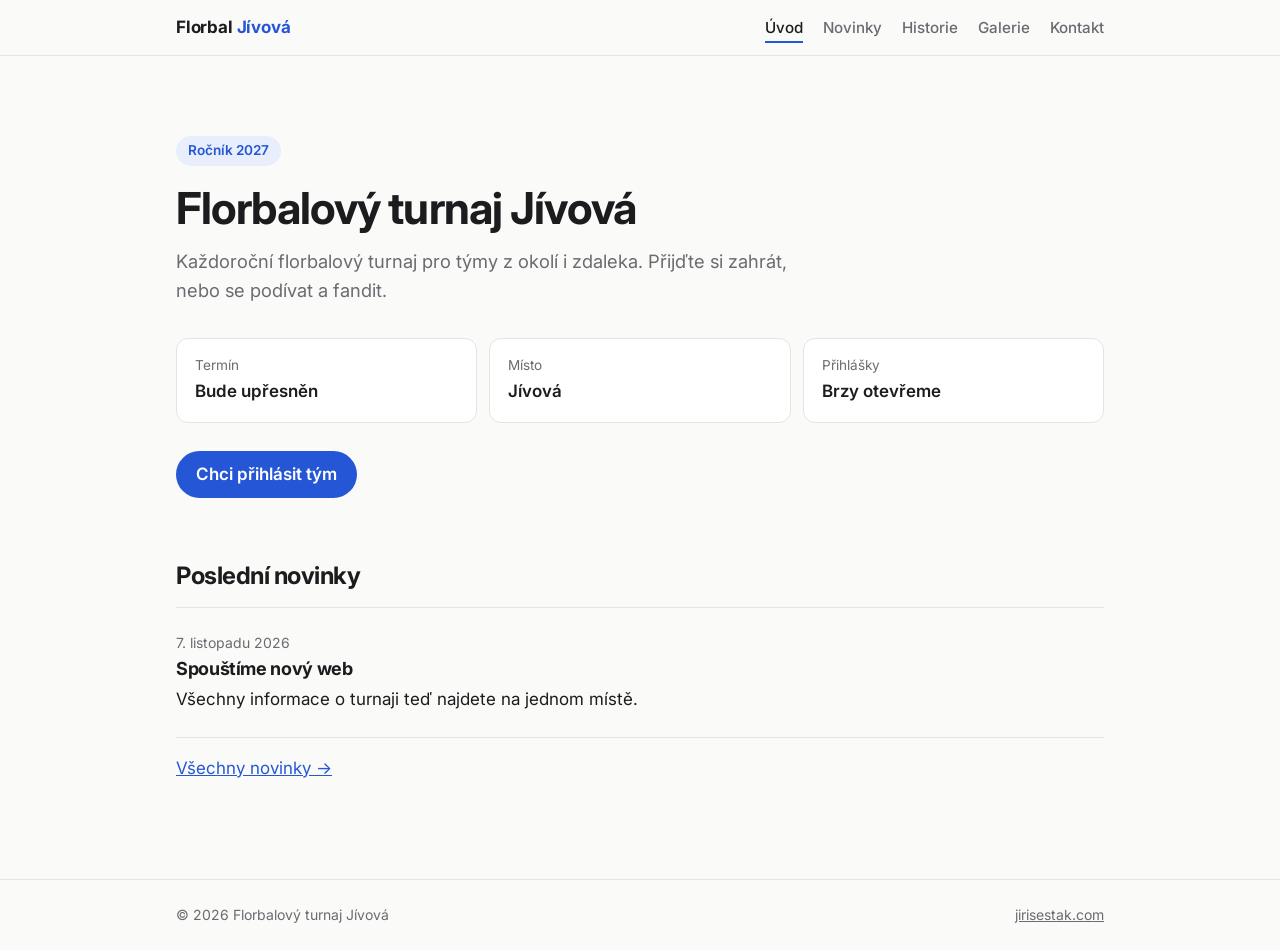
==== index.html @ 47eda2a6 "Initial website Co-Authored-By: Claude Opus 5.5 <noreply@anthropic.com>" ====
<!doctype html>
<html lang="cs">
<head>
  <meta charset="utf-8">
  <meta name="viewport" content="width=device-width, initial-scale=1">
  <title>Florbalový turnaj Jívová</title>
  <meta name="description" content="Každoroční florbalový turnaj v Jívové. Novinky, historie, fotogalerie a kontakt.">
  <link rel="preconnect" href="https://fonts.googleapis.com">
  <link rel="preconnect" href="https://fonts.gstatic.com" crossorigin>
  <link href="https://fonts.googleapis.com/css2?family=Inter:wght@400;500;600;700&display=swap" rel="stylesheet">
  <link rel="stylesheet" href="css/style.css">
</head>
<body>
  <header class="site-header">
    <div class="wrap">
      <a class="logo" href="index.html">Florbal <span>Jívová</span></a>
      <ul class="nav">
        <li><a href="index.html" aria-current="page">Úvod</a></li>
        <li><a href="novinky.html">Novinky</a></li>
        <li><a href="historie.html">Historie</a></li>
        <li><a href="galerie.html">Galerie</a></li>
        <li><a href="kontakt.html">Kontakt</a></li>
      </ul>
    </div>
  </header>

  <main>
    <div class="wrap">
      <section class="hero">
        <!-- DOPLNIT: číslo ročníku, termín a místo -->
        <span class="badge">Ročník 2027</span>
        <h1>Florbalový turnaj Jívová</h1>
        <p class="lead">Každoroční florbalový turnaj pro týmy z okolí i zdaleka. Přijďte si zahrát, nebo se podívat a fandit.</p>

        <dl class="facts">
          <div class="fact"><dt>Termín</dt><dd>Bude upřesněn</dd></div>
          <div class="fact"><dt>Místo</dt><dd>Jívová</dd></div>
          <div class="fact"><dt>Přihlášky</dt><dd>Brzy otevřeme</dd></div>
        </dl>

        <a class="btn" href="kontakt.html">Chci přihlásit tým</a>
      </section>

      <h2>Poslední novinky</h2>
      <ul class="news">
        <li>
          <time datetime="2026-11-07">7. listopadu 2026</time>
          <h3>Spouštíme nový web</h3>
          <p>Všechny informace o turnaji teď najdete na jednom místě.</p>
        </li>
      </ul>
      <p><a href="novinky.html">Všechny novinky →</a></p>
    </div>
  </main>

  <footer class="site-footer">
    <div class="wrap">
      <span>© 2026 Florbalový turnaj Jívová</span>
      <a href="https://www.jirisestak.com">jirisestak.com</a>
    </div>
  </footer>
</body>
</html>
---- css/style.css ----
/* Florbalový turnaj Jívová – sdílené styly */

:root {
  --bg: #fafaf9;
  --surface: #ffffff;
  --text: #1c1c1e;
  --muted: #6b6b70;
  --line: #e4e4e2;
  --accent: #2456d6;
  --accent-soft: #e8eefc;
  --radius: 12px;
  --max: 960px;
}

@media (prefers-color-scheme: dark) {
  :root {
    --bg: #141416;
    --surface: #1c1c1f;
    --text: #ececef;
    --muted: #9a9aa2;
    --line: #2a2a2e;
    --accent: #7aa2ff;
    --accent-soft: #1f2a44;
  }
}

* { box-sizing: border-box; }
html, body { margin: 0; }

body {
  background: var(--bg);
  color: var(--text);
  font-family: "Inter", system-ui, -apple-system, "Segoe UI", sans-serif;
  line-height: 1.6;
  font-size: 17px;
}

img { max-width: 100%; display: block; }
a { color: var(--accent); }

.wrap {
  max-width: var(--max);
  margin: 0 auto;
  padding: 0 16px;
}

/* ---------- Hlavička a navigace ---------- */

.site-header {
  border-bottom: 1px solid var(--line);
  background: var(--bg);
  position: sticky;
  top: 0;
  z-index: 10;
}

.site-header .wrap {
  display: flex;
  flex-wrap: wrap;
  align-items: center;
  justify-content: space-between;
  gap: 8px 24px;
  padding-top: 14px;
  padding-bottom: 14px;
}

.logo {
  font-weight: 700;
  color: var(--text);
  text-decoration: none;
  letter-spacing: -0.01em;
}
.logo span { color: var(--accent); }

.nav {
  display: flex;
  flex-wrap: wrap;
  gap: 4px 20px;
  margin: 0;
  padding: 0;
  list-style: none;
}

.nav a {
  color: var(--muted);
  text-decoration: none;
  font-size: 0.95rem;
  font-weight: 500;
  padding: 4px 0;
  border-bottom: 2px solid transparent;
}
.nav a:hover { color: var(--text); }
.nav a[aria-current="page"] {
  color: var(--text);
  border-bottom-color: var(--accent);
}

/* ---------- Obsah ---------- */

main { padding: 56px 0 80px; }

h1, h2, h3 { line-height: 1.2; letter-spacing: -0.02em; }
h1 { font-size: clamp(2rem, 5vw, 2.75rem); margin: 0 0 12px; }
h2 { font-size: 1.5rem; margin: 48px 0 16px; }
h3 { font-size: 1.125rem; margin: 0 0 6px; }

.lead { color: var(--muted); font-size: 1.15rem; margin: 0 0 32px; max-width: 640px; }

/* Úvodní blok */
.hero { padding: 24px 0 16px; }
.hero .badge {
  display: inline-block;
  background: var(--accent-soft);
  color: var(--accent);
  font-size: 0.85rem;
  font-weight: 600;
  padding: 4px 12px;
  border-radius: 999px;
  margin-bottom: 16px;
}

.facts {
  display: grid;
  grid-template-columns: repeat(auto-fit, minmax(180px, 1fr));
  gap: 12px;
  margin: 32px 0 0;
}
.fact {
  background: var(--surface);
  border: 1px solid var(--line);
  border-radius: var(--radius);
  padding: 16px 18px;
}
.fact dt { color: var(--muted); font-size: 0.85rem; }
.fact dd { margin: 2px 0 0; font-weight: 600; }

.btn {
  display: inline-block;
  background: var(--accent);
  color: #fff;
  text-decoration: none;
  font-weight: 600;
  padding: 10px 20px;
  border-radius: 999px;
  margin-top: 28px;
}
@media (prefers-color-scheme: dark) { .btn { color: #0b1020; } }
.btn:hover { opacity: 0.9; }

/* Novinky */
.news { list-style: none; padding: 0; margin: 0; border-top: 1px solid var(--line); }
.news li { padding: 24px 0; border-bottom: 1px solid var(--line); }
.news time { color: var(--muted); font-size: 0.875rem; display: block; margin-bottom: 4px; }
.news p { margin: 6px 0 0; }

/* Historie – časová osa */
.timeline { list-style: none; padding: 0; margin: 0; }
.timeline li {
  display: grid;
  grid-template-columns: 72px 1fr;
  gap: 16px;
  padding: 20px 0;
  border-bottom: 1px solid var(--line);
}
.timeline .year { font-weight: 700; color: var(--accent); font-size: 1.125rem; }
.timeline p { margin: 4px 0 0; color: var(--muted); }

table.results {
  width: 100%;
  border-collapse: collapse;
  font-size: 0.95rem;
}
.table-scroll { overflow-x: auto; }
table.results th, table.results td {
  text-align: left;
  padding: 10px 12px;
  border-bottom: 1px solid var(--line);
  white-space: nowrap;
}
table.results th { color: var(--muted); font-weight: 500; }

/* Galerie */
.album { margin-bottom: 48px; }
.album h2 { margin-top: 0; }
.gallery {
  display: grid;
  grid-template-columns: repeat(auto-fill, minmax(150px, 1fr));
  gap: 8px;
}
.gallery a, .gallery .placeholder {
  aspect-ratio: 4 / 3;
  border-radius: 8px;
  overflow: hidden;
  background: var(--accent-soft);
}
.gallery img { width: 100%; height: 100%; object-fit: cover; transition: transform .2s; }
.gallery a:hover img { transform: scale(1.03); }
.gallery .placeholder {
  display: flex;
  align-items: center;
  justify-content: center;
  color: var(--muted);
  font-size: 0.85rem;
}

/* Lightbox */
.lightbox {
  position: fixed;
  inset: 0;
  background: rgba(0, 0, 0, 0.9);
  display: none;
  align-items: center;
  justify-content: center;
  padding: 16px;
  z-index: 100;
}
.lightbox.open { display: flex; }
.lightbox img { max-height: 90vh; border-radius: 6px; }
.lightbox button {
  position: absolute;
  background: none;
  border: 0;
  color: #fff;
  font-size: 2rem;
  cursor: pointer;
  padding: 12px 16px;
}
.lightbox .close { top: 8px; right: 8px; }
.lightbox .prev { left: 4px; top: 50%; transform: translateY(-50%); }
.lightbox .next { right: 4px; top: 50%; transform: translateY(-50%); }

/* Kontakt */
.contact-grid {
  display: grid;
  grid-template-columns: repeat(auto-fit, minmax(240px, 1fr));
  gap: 12px;
}
.card {
  background: var(--surface);
  border: 1px solid var(--line);
  border-radius: var(--radius);
  padding: 20px;
}
.card p { margin: 4px 0 0; color: var(--muted); }
.card a { font-weight: 500; }

.map {
  margin-top: 32px;
  border: 1px solid var(--line);
  border-radius: var(--radius);
  overflow: hidden;
}
.map iframe { width: 100%; height: 320px; border: 0; display: block; }

/* ---------- Patička ---------- */

.site-footer {
  border-top: 1px solid var(--line);
  color: var(--muted);
  font-size: 0.875rem;
  padding: 24px 0;
}
.site-footer .wrap {
  display: flex;
  flex-wrap: wrap;
  justify-content: space-between;
  gap: 8px;
}
.site-footer a { color: var(--muted); }
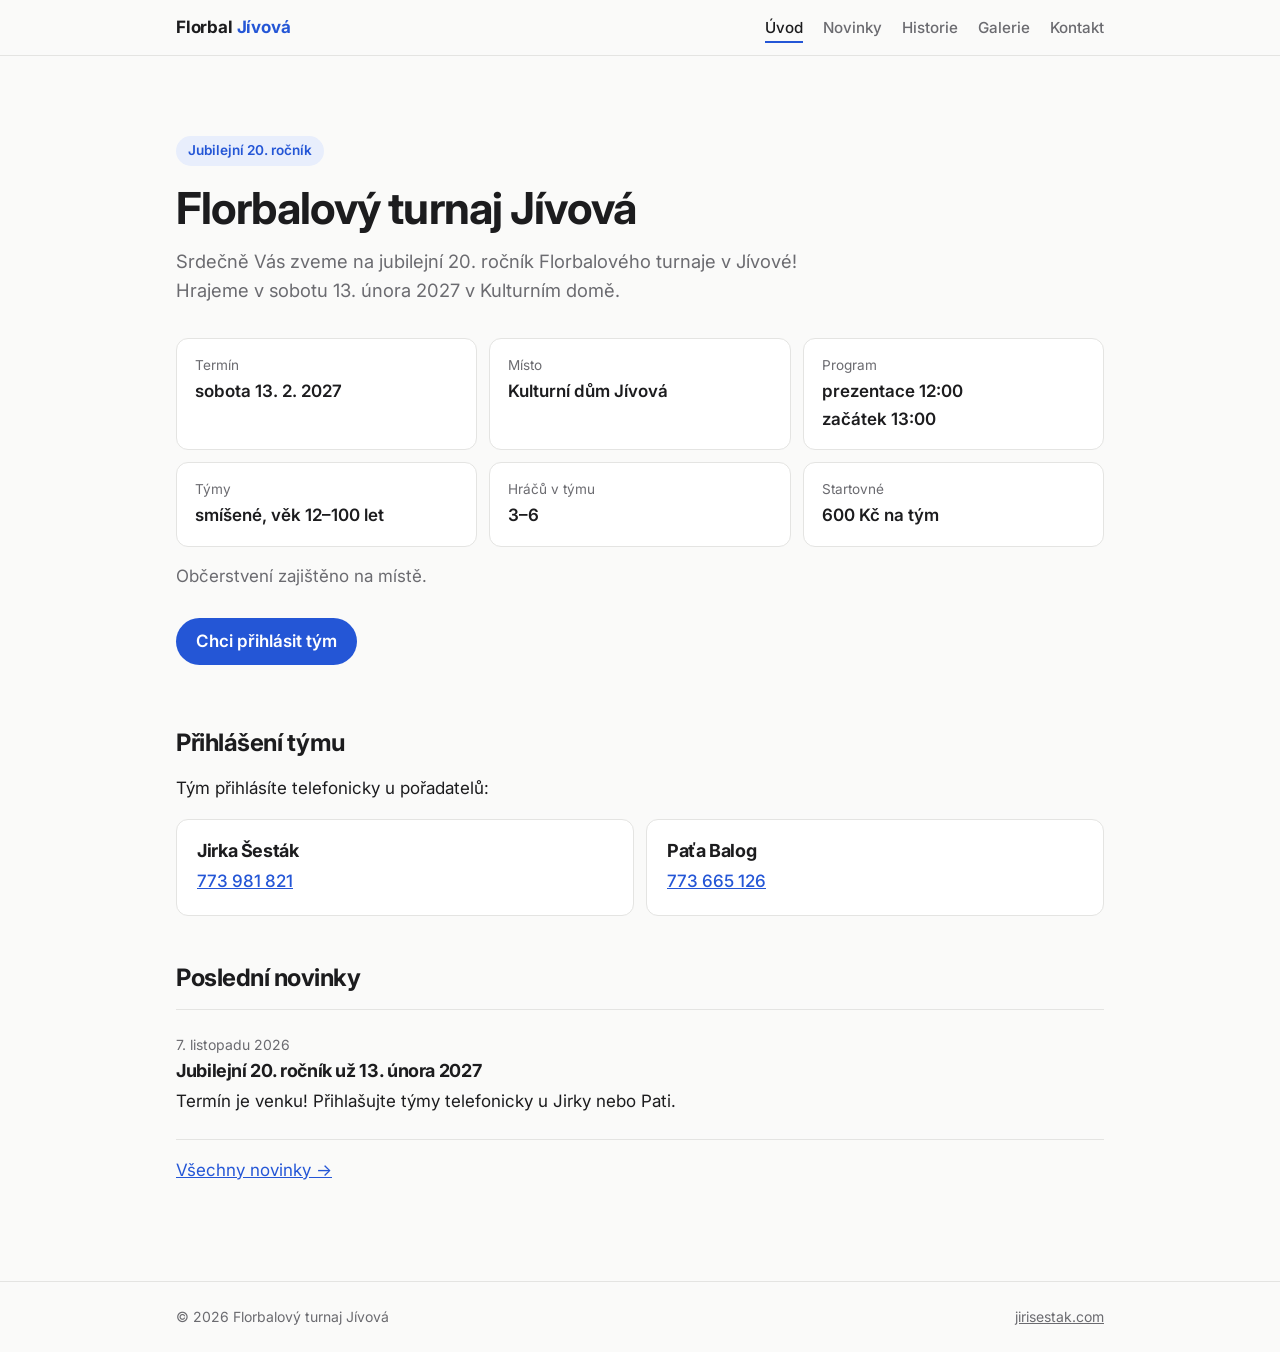
==== commit 557c9759: "Add 20th edition details and organizer contacts Co-Authored-By: Claude Opus 5.5 <noreply@anthropic.c" ====
--- a/index.html
+++ b/index.html
@@ -4,7 +4,25 @@
   <meta charset="utf-8">
   <meta name="viewport" content="width=device-width, initial-scale=1">
   <title>Florbalový turnaj Jívová</title>
-  <meta name="description" content="Každoroční florbalový turnaj v Jívové. Novinky, historie, fotogalerie a kontakt.">
+  <meta name="description" content="Jubilejní 20. ročník florbalového turnaje v Jívové – sobota 13. 2. 2027, Kulturní dům Jívová. Smíšené týmy 3–6 hráčů, startovné 600 Kč.">
+  <script type="application/ld+json">
+  {
+    "@context": "https://schema.org",
+    "@type": "SportsEvent",
+    "name": "Florbalový turnaj Jívová – 20. ročník",
+    "sport": "Floorball",
+    "startDate": "2027-02-13T13:00:00+01:00",
+    "eventStatus": "https://schema.org/EventScheduled",
+    "eventAttendanceMode": "https://schema.org/OfflineEventAttendanceMode",
+    "location": {
+      "@type": "Place",
+      "name": "Kulturní dům Jívová",
+      "address": { "@type": "PostalAddress", "addressLocality": "Jívová", "addressCountry": "CZ" }
+    },
+    "offers": { "@type": "Offer", "price": "600", "priceCurrency": "CZK", "description": "Startovné na tým" },
+    "url": "https://www.florbaljivova.cz/"
+  }
+  </script>
   <link rel="preconnect" href="https://fonts.googleapis.com">
   <link rel="preconnect" href="https://fonts.gstatic.com" crossorigin>
   <link href="https://fonts.googleapis.com/css2?family=Inter:wght@400;500;600;700&display=swap" rel="stylesheet">
@@ -27,26 +45,43 @@
   <main>
     <div class="wrap">
       <section class="hero">
-        <!-- DOPLNIT: číslo ročníku, termín a místo -->
-        <span class="badge">Ročník 2027</span>
+        <span class="badge">Jubilejní 20. ročník</span>
         <h1>Florbalový turnaj Jívová</h1>
-        <p class="lead">Každoroční florbalový turnaj pro týmy z okolí i zdaleka. Přijďte si zahrát, nebo se podívat a fandit.</p>
+        <p class="lead">Srdečně Vás zveme na jubilejní 20. ročník Florbalového turnaje v Jívové! Hrajeme v sobotu 13. února 2027 v Kulturním domě.</p>
 
         <dl class="facts">
-          <div class="fact"><dt>Termín</dt><dd>Bude upřesněn</dd></div>
-          <div class="fact"><dt>Místo</dt><dd>Jívová</dd></div>
-          <div class="fact"><dt>Přihlášky</dt><dd>Brzy otevřeme</dd></div>
+          <div class="fact"><dt>Termín</dt><dd>sobota 13. 2. 2027</dd></div>
+          <div class="fact"><dt>Místo</dt><dd>Kulturní dům Jívová</dd></div>
+          <div class="fact"><dt>Program</dt><dd>prezentace 12:00<br>začátek 13:00</dd></div>
+          <div class="fact"><dt>Týmy</dt><dd>smíšené, věk 12–100 let</dd></div>
+          <div class="fact"><dt>Hráčů v týmu</dt><dd>3–6</dd></div>
+          <div class="fact"><dt>Startovné</dt><dd>600 Kč na tým</dd></div>
         </dl>
 
-        <a class="btn" href="kontakt.html">Chci přihlásit tým</a>
+        <p class="note">Občerstvení zajištěno na místě.</p>
+
+        <a class="btn" href="#prihlaseni">Chci přihlásit tým</a>
       </section>
+
+      <h2 id="prihlaseni">Přihlášení týmu</h2>
+      <p>Tým přihlásíte telefonicky u pořadatelů:</p>
+      <div class="contact-grid">
+        <div class="card">
+          <h3>Jirka Šesták</h3>
+          <p><a href="tel:+420773981821">773 981 821</a></p>
+        </div>
+        <div class="card">
+          <h3>Paťa Balog</h3>
+          <p><a href="tel:+420773665126">773 665 126</a></p>
+        </div>
+      </div>
 
       <h2>Poslední novinky</h2>
       <ul class="news">
         <li>
           <time datetime="2026-11-07">7. listopadu 2026</time>
-          <h3>Spouštíme nový web</h3>
-          <p>Všechny informace o turnaji teď najdete na jednom místě.</p>
+          <h3>Jubilejní 20. ročník už 13. února 2027</h3>
+          <p>Termín je venku! Přihlašujte týmy telefonicky u Jirky nebo Pati.</p>
         </li>
       </ul>
       <p><a href="novinky.html">Všechny novinky →</a></p>
--- a/css/style.css
+++ b/css/style.css
@@ -121,7 +121,7 @@
 
 .facts {
   display: grid;
-  grid-template-columns: repeat(auto-fit, minmax(180px, 1fr));
+  grid-template-columns: repeat(3, 1fr);
   gap: 12px;
   margin: 32px 0 0;
 }
@@ -131,8 +131,11 @@
   border-radius: var(--radius);
   padding: 16px 18px;
 }
+@media (max-width: 640px) { .facts { grid-template-columns: repeat(2, 1fr); } }
 .fact dt { color: var(--muted); font-size: 0.85rem; }
 .fact dd { margin: 2px 0 0; font-weight: 600; }
+
+.note { color: var(--muted); margin: 16px 0 0; }
 
 .btn {
   display: inline-block;
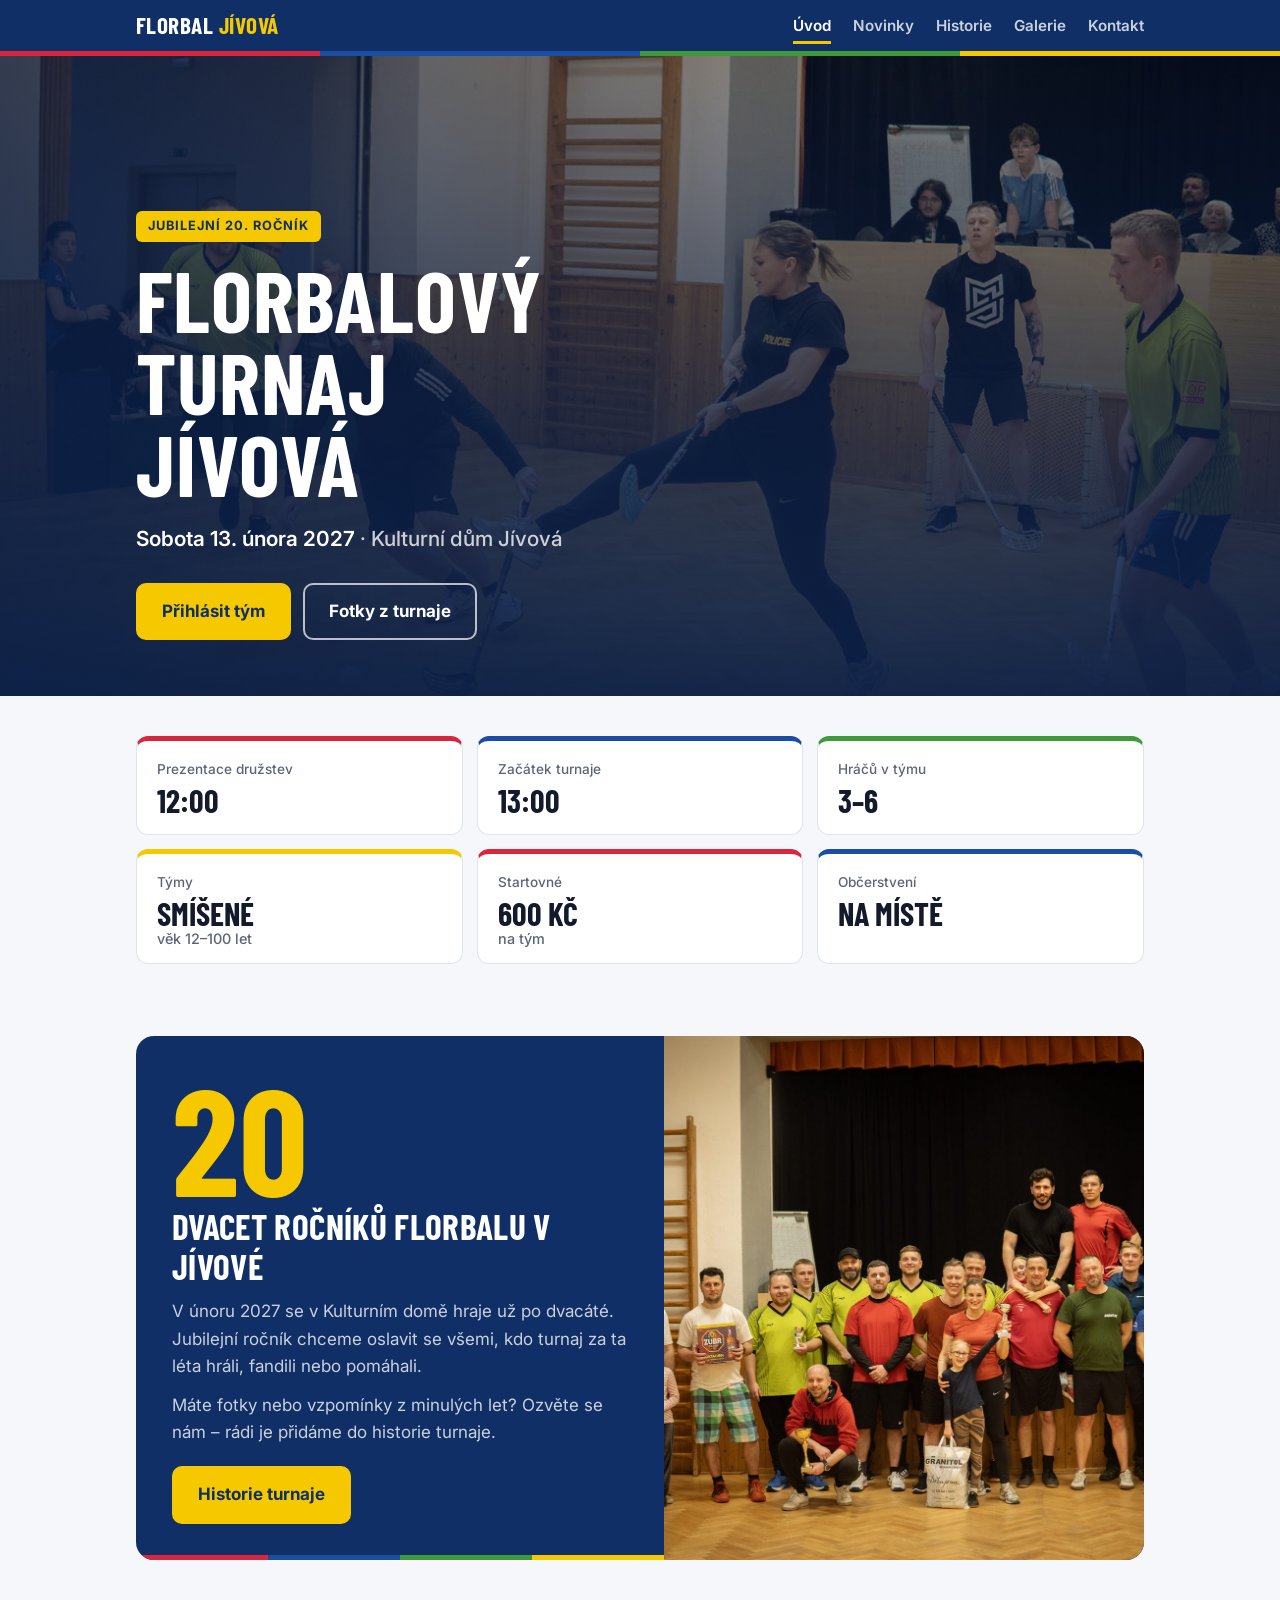
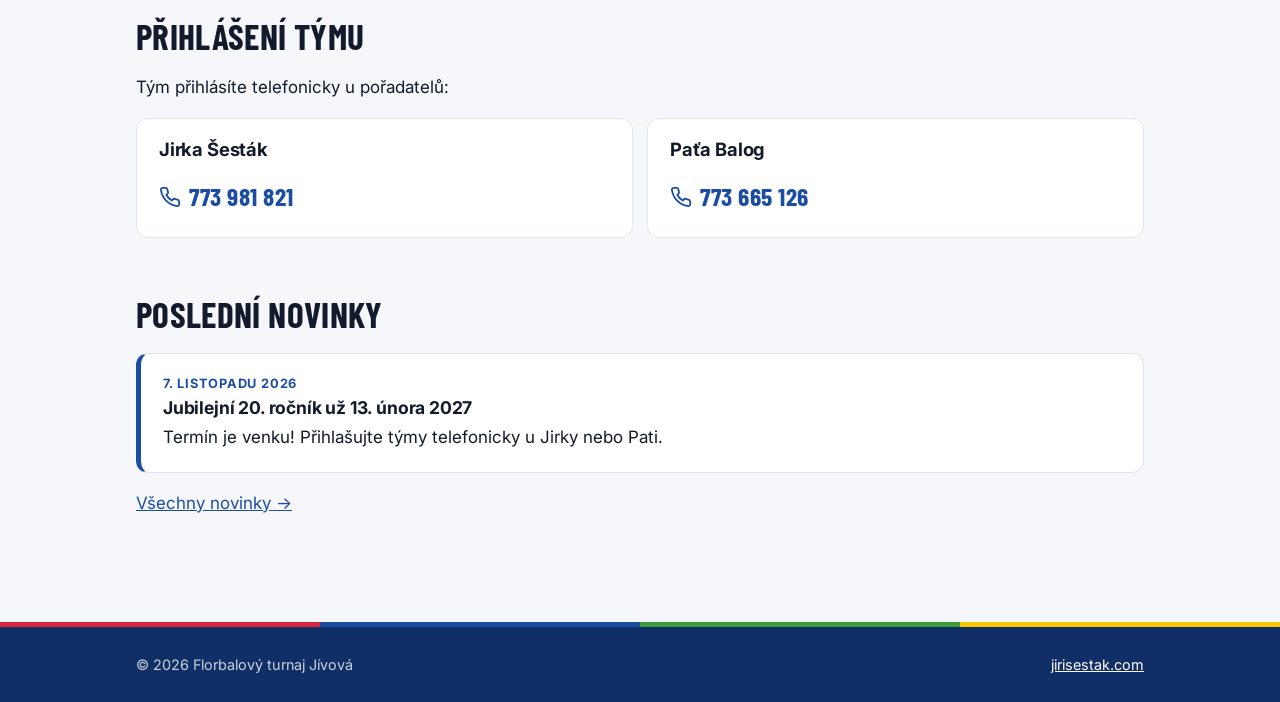
==== commit d27e06fc: "Sporty redesign in Jívová colors: hero photo, jubilee section, page headers Co-Authored-By: Claude O" ====
--- a/index.html
+++ b/index.html
@@ -19,13 +19,14 @@
       "name": "Kulturní dům Jívová",
       "address": { "@type": "PostalAddress", "addressLocality": "Jívová", "addressCountry": "CZ" }
     },
+    "image": "https://www.florbaljivova.cz/img/2026/08.jpg",
     "offers": { "@type": "Offer", "price": "600", "priceCurrency": "CZK", "description": "Startovné na tým" },
     "url": "https://www.florbaljivova.cz/"
   }
   </script>
   <link rel="preconnect" href="https://fonts.googleapis.com">
   <link rel="preconnect" href="https://fonts.gstatic.com" crossorigin>
-  <link href="https://fonts.googleapis.com/css2?family=Inter:wght@400;500;600;700&display=swap" rel="stylesheet">
+  <link href="https://fonts.googleapis.com/css2?family=Barlow+Condensed:wght@600;700&family=Inter:wght@400;500;600;700&display=swap" rel="stylesheet">
   <link rel="stylesheet" href="css/style.css">
 </head>
 <body>
@@ -41,26 +42,46 @@
       </ul>
     </div>
   </header>
+  <div class="stripe"></div>
 
   <main>
+    <section class="hero">
+      <img class="hero-img" src="img/2026/08.jpg" alt="" fetchpriority="high">
+      <div class="wrap">
+        <span class="eyebrow">Jubilejní 20. ročník</span>
+        <h1>Florbalový turnaj Jívová</h1>
+        <p class="meta">Sobota 13. února 2027 <span>· Kulturní dům Jívová</span></p>
+        <div class="actions">
+          <a class="btn" href="#prihlaseni">Přihlásit tým</a>
+          <a class="btn btn-ghost" href="galerie.html">Fotky z turnaje</a>
+        </div>
+      </div>
+    </section>
+
     <div class="wrap">
-      <section class="hero">
-        <span class="badge">Jubilejní 20. ročník</span>
-        <h1>Florbalový turnaj Jívová</h1>
-        <p class="lead">Srdečně Vás zveme na jubilejní 20. ročník Florbalového turnaje v Jívové! Hrajeme v sobotu 13. února 2027 v Kulturním domě.</p>
+      <dl class="facts">
+        <div class="fact"><dt>Prezentace družstev</dt><dd>12:00</dd></div>
+        <div class="fact"><dt>Začátek turnaje</dt><dd>13:00</dd></div>
+        <div class="fact"><dt>Hráčů v týmu</dt><dd>3–6</dd></div>
+        <div class="fact"><dt>Týmy</dt><dd>Smíšené<small>věk 12–100 let</small></dd></div>
+        <div class="fact"><dt>Startovné</dt><dd>600 Kč<small>na tým</small></dd></div>
+        <div class="fact"><dt>Občerstvení</dt><dd>Na místě</dd></div>
+      </dl>
 
-        <dl class="facts">
-          <div class="fact"><dt>Termín</dt><dd>sobota 13. 2. 2027</dd></div>
-          <div class="fact"><dt>Místo</dt><dd>Kulturní dům Jívová</dd></div>
-          <div class="fact"><dt>Program</dt><dd>prezentace 12:00<br>začátek 13:00</dd></div>
-          <div class="fact"><dt>Týmy</dt><dd>smíšené, věk 12–100 let</dd></div>
-          <div class="fact"><dt>Hráčů v týmu</dt><dd>3–6</dd></div>
-          <div class="fact"><dt>Startovné</dt><dd>600 Kč na tým</dd></div>
-        </dl>
-
-        <p class="note">Občerstvení zajištěno na místě.</p>
-
-        <a class="btn" href="#prihlaseni">Chci přihlásit tým</a>
+      <section class="jubilee">
+        <div class="jubilee-text">
+          <p class="jubilee-num">20</p>
+          <h2>Dvacet ročníků florbalu v Jívové</h2>
+          <p>V únoru 2027 se v Kulturním domě hraje už po dvacáté. Jubilejní ročník chceme oslavit se všemi, kdo turnaj za ta léta hráli, fandili nebo pomáhali.</p>
+          <p>Máte fotky nebo vzpomínky z minulých let? Ozvěte se nám – rádi je přidáme do historie turnaje.</p>
+          <div class="actions">
+            <a class="btn" href="historie.html">Historie turnaje</a>
+          </div>
+          <div class="stripe"></div>
+        </div>
+        <div class="jubilee-photo">
+          <img src="img/2026/13.jpg" alt="Společná fotka všech týmů z 19. ročníku" loading="lazy">
+        </div>
       </section>
 
       <h2 id="prihlaseni">Přihlášení týmu</h2>
@@ -68,11 +89,11 @@
       <div class="contact-grid">
         <div class="card">
           <h3>Jirka Šesták</h3>
-          <p><a href="tel:+420773981821">773 981 821</a></p>
+          <a class="phone" href="tel:+420773981821"><svg viewBox="0 0 24 24" fill="none" stroke="currentColor" stroke-width="2" stroke-linecap="round" stroke-linejoin="round" aria-hidden="true"><path d="M22 16.9v3a2 2 0 0 1-2.2 2 19.8 19.8 0 0 1-8.6-3.1 19.5 19.5 0 0 1-6-6A19.8 19.8 0 0 1 2.1 4.2 2 2 0 0 1 4.1 2h3a2 2 0 0 1 2 1.7c.1.9.4 1.8.7 2.7a2 2 0 0 1-.5 2.1L8 9.8a16 16 0 0 0 6 6l1.3-1.3a2 2 0 0 1 2.1-.4c.9.3 1.8.6 2.7.7a2 2 0 0 1 1.7 2z"/></svg>773 981 821</a>
         </div>
         <div class="card">
           <h3>Paťa Balog</h3>
-          <p><a href="tel:+420773665126">773 665 126</a></p>
+          <a class="phone" href="tel:+420773665126"><svg viewBox="0 0 24 24" fill="none" stroke="currentColor" stroke-width="2" stroke-linecap="round" stroke-linejoin="round" aria-hidden="true"><path d="M22 16.9v3a2 2 0 0 1-2.2 2 19.8 19.8 0 0 1-8.6-3.1 19.5 19.5 0 0 1-6-6A19.8 19.8 0 0 1 2.1 4.2 2 2 0 0 1 4.1 2h3a2 2 0 0 1 2 1.7c.1.9.4 1.8.7 2.7a2 2 0 0 1-.5 2.1L8 9.8a16 16 0 0 0 6 6l1.3-1.3a2 2 0 0 1 2.1-.4c.9.3 1.8.6 2.7.7a2 2 0 0 1 1.7 2z"/></svg>773 665 126</a>
         </div>
       </div>
 
@@ -88,6 +109,7 @@
     </div>
   </main>
 
+  <div class="stripe"></div>
   <footer class="site-footer">
     <div class="wrap">
       <span>© 2026 Florbalový turnaj Jívová</span>
--- a/css/style.css
+++ b/css/style.css
@@ -1,26 +1,39 @@
-/* Florbalový turnaj Jívová – sdílené styly */
+/* Florbalový turnaj Jívová – sdílené styly
+   Barvy vychází z barev obce Jívová: červená, modrá, zelená, žlutá. */
 
 :root {
-  --bg: #fafaf9;
+  --red: #d7263d;
+  --blue: #1b4ea3;
+  --blue-dark: #0f2f66;
+  --green: #3f9b3a;
+  --yellow: #f5c800;
+
+  --bg: #f5f7fb;
   --surface: #ffffff;
-  --text: #1c1c1e;
-  --muted: #6b6b70;
-  --line: #e4e4e2;
-  --accent: #2456d6;
-  --accent-soft: #e8eefc;
+  --text: #121a2b;
+  --muted: #5b6579;
+  --line: #dfe4ee;
+  --accent: var(--blue);
+  --accent-soft: #e6eefb;
+  --on-dark: #ffffff;
+  --on-dark-muted: rgba(255, 255, 255, 0.78);
+
   --radius: 12px;
-  --max: 960px;
+  --max: 1040px;
+  --display: "Barlow Condensed", "Arial Narrow", system-ui, sans-serif;
+  --body: "Inter", system-ui, -apple-system, "Segoe UI", sans-serif;
 }
 
 @media (prefers-color-scheme: dark) {
   :root {
-    --bg: #141416;
-    --surface: #1c1c1f;
-    --text: #ececef;
-    --muted: #9a9aa2;
-    --line: #2a2a2e;
-    --accent: #7aa2ff;
-    --accent-soft: #1f2a44;
+    --bg: #0b1220;
+    --surface: #131d33;
+    --text: #eaf0fb;
+    --muted: #9ba7c0;
+    --line: #233150;
+    --accent: #7fa8ff;
+    --accent-soft: #18264a;
+    --blue-dark: #0a1f47;
   }
 }
 
@@ -30,7 +43,7 @@
 body {
   background: var(--bg);
   color: var(--text);
-  font-family: "Inter", system-ui, -apple-system, "Segoe UI", sans-serif;
+  font-family: var(--body);
   line-height: 1.6;
   font-size: 17px;
 }
@@ -44,173 +57,342 @@
   padding: 0 16px;
 }
 
+/* Barevný pruh v barvách obce */
+.stripe {
+  height: 5px;
+  background: linear-gradient(90deg,
+    var(--red) 0 25%, var(--blue) 25% 50%, var(--green) 50% 75%, var(--yellow) 75% 100%);
+}
+
 /* ---------- Hlavička a navigace ---------- */
 
 .site-header {
-  border-bottom: 1px solid var(--line);
-  background: var(--bg);
+  background: var(--blue-dark);
   position: sticky;
   top: 0;
   z-index: 10;
 }
-
 .site-header .wrap {
   display: flex;
   flex-wrap: wrap;
   align-items: center;
   justify-content: space-between;
-  gap: 8px 24px;
-  padding-top: 14px;
-  padding-bottom: 14px;
+  gap: 6px 24px;
+  padding-top: 12px;
+  padding-bottom: 12px;
 }
 
 .logo {
-  font-weight: 700;
-  color: var(--text);
+  font-family: var(--display);
+  font-weight: 700;
+  font-size: 1.45rem;
+  line-height: 1;
+  text-transform: uppercase;
+  letter-spacing: 0.02em;
+  color: var(--on-dark);
   text-decoration: none;
-  letter-spacing: -0.01em;
-}
-.logo span { color: var(--accent); }
+}
+.logo span { color: var(--yellow); }
 
 .nav {
   display: flex;
   flex-wrap: wrap;
-  gap: 4px 20px;
+  gap: 2px 22px;
   margin: 0;
   padding: 0;
   list-style: none;
 }
-
 .nav a {
-  color: var(--muted);
+  color: var(--on-dark-muted);
   text-decoration: none;
   font-size: 0.95rem;
-  font-weight: 500;
-  padding: 4px 0;
-  border-bottom: 2px solid transparent;
-}
-.nav a:hover { color: var(--text); }
-.nav a[aria-current="page"] {
-  color: var(--text);
-  border-bottom-color: var(--accent);
-}
-
-/* ---------- Obsah ---------- */
-
-main { padding: 56px 0 80px; }
-
-h1, h2, h3 { line-height: 1.2; letter-spacing: -0.02em; }
-h1 { font-size: clamp(2rem, 5vw, 2.75rem); margin: 0 0 12px; }
-h2 { font-size: 1.5rem; margin: 48px 0 16px; }
-h3 { font-size: 1.125rem; margin: 0 0 6px; }
-
-.lead { color: var(--muted); font-size: 1.15rem; margin: 0 0 32px; max-width: 640px; }
-
-/* Úvodní blok */
-.hero { padding: 24px 0 16px; }
-.hero .badge {
+  font-weight: 600;
+  padding: 6px 0;
+  border-bottom: 3px solid transparent;
+}
+.nav a:hover { color: var(--on-dark); }
+@media (max-width: 440px) {
+  .nav { gap: 2px 13px; }
+  .nav a { font-size: 0.88rem; }
+}
+.nav a[aria-current="page"] { color: var(--on-dark); border-bottom-color: var(--yellow); }
+
+/* ---------- Typografie ---------- */
+
+main { padding: 0 0 88px; }
+main > .wrap:first-child { padding-top: 48px; }
+
+h1, h2, h3 { line-height: 1.15; }
+h1, h2 {
+  font-family: var(--display);
+  font-weight: 700;
+  text-transform: uppercase;
+  letter-spacing: 0.01em;
+}
+h1 { font-size: clamp(2.4rem, 6vw, 3.6rem); margin: 0 0 12px; }
+h2 { font-size: clamp(1.7rem, 3.5vw, 2.2rem); margin: 56px 0 18px; }
+h3 { font-size: 1.1rem; margin: 0 0 6px; letter-spacing: -0.01em; }
+
+.lead { color: var(--muted); font-size: 1.15rem; margin: 0 0 32px; max-width: 660px; }
+.muted { color: var(--muted); }
+.note { color: var(--muted); margin: 16px 0 0; }
+
+.eyebrow {
   display: inline-block;
-  background: var(--accent-soft);
-  color: var(--accent);
-  font-size: 0.85rem;
+  background: var(--yellow);
+  color: var(--blue-dark);
+  font-weight: 700;
+  font-size: 0.8rem;
+  letter-spacing: 0.08em;
+  text-transform: uppercase;
+  padding: 5px 12px;
+  border-radius: 6px;
+  margin-bottom: 16px;
+  align-self: flex-start;
+}
+
+/* ---------- Tlačítka ---------- */
+
+.actions { display: flex; flex-wrap: wrap; gap: 12px; margin-top: 28px; }
+.btn {
+  display: inline-block;
+  background: var(--yellow);
+  color: var(--blue-dark);
+  text-decoration: none;
+  font-weight: 700;
+  padding: 13px 24px;
+  border-radius: 10px;
+  border: 2px solid var(--yellow);
+  transition: transform .15s, box-shadow .15s;
+}
+.btn:hover { transform: translateY(-1px); box-shadow: 0 6px 18px rgba(0, 0, 0, 0.18); }
+.btn-ghost { background: transparent; color: var(--on-dark); border-color: rgba(255, 255, 255, 0.7); }
+.btn-blue { background: var(--blue); border-color: var(--blue); color: #fff; }
+
+/* ---------- Úvodní fotka (home) ---------- */
+
+.hero {
+  position: relative;
+  color: var(--on-dark);
+  background: var(--blue-dark);
+  overflow: hidden;
+}
+.hero-img {
+  position: absolute;
+  inset: 0;
+  width: 100%;
+  height: 100%;
+  object-fit: cover;
+  object-position: center 40%;
+}
+.hero::after {
+  content: "";
+  position: absolute;
+  inset: 0;
+  background:
+    linear-gradient(180deg, rgba(10, 31, 71, 0.35) 0%, rgba(10, 31, 71, 0.75) 55%, rgba(10, 31, 71, 0.95) 100%),
+    linear-gradient(90deg, rgba(10, 31, 71, 0.6) 0%, rgba(10, 31, 71, 0) 70%);
+}
+.hero .wrap {
+  position: relative;
+  z-index: 1;
+  min-height: min(78vh, 640px);
+  display: flex;
+  flex-direction: column;
+  justify-content: flex-end;
+  padding-top: 96px;
+  padding-bottom: 56px;
+}
+.hero h1 { font-size: clamp(2.8rem, 9vw, 5.4rem); line-height: 0.95; margin-bottom: 18px; max-width: 12ch; }
+.hero .meta {
+  font-size: clamp(1.05rem, 2.4vw, 1.3rem);
   font-weight: 600;
-  padding: 4px 12px;
-  border-radius: 999px;
-  margin-bottom: 16px;
-}
+  margin: 0;
+  color: var(--on-dark);
+}
+.hero .meta span { color: var(--on-dark-muted); font-weight: 500; }
+
+/* ---------- Záhlaví podstránek ---------- */
+
+.page-head {
+  background:
+    repeating-linear-gradient(135deg, rgba(255, 255, 255, 0.04) 0 14px, transparent 14px 28px),
+    var(--blue);
+  color: var(--on-dark);
+}
+.page-head .wrap { padding-top: 48px; padding-bottom: 44px; }
+.page-head h1 { margin: 0 0 8px; }
+.page-head .lead { color: var(--on-dark-muted); margin: 0; }
+.page-head + .wrap { padding-top: 40px; }
+.page-head + .wrap > h2:first-child { margin-top: 0; }
+
+/* ---------- Klíčové údaje ---------- */
 
 .facts {
   display: grid;
   grid-template-columns: repeat(3, 1fr);
-  gap: 12px;
-  margin: 32px 0 0;
-}
+  gap: 14px;
+  margin: 40px 0 0;
+}
+@media (max-width: 720px) { .facts { grid-template-columns: repeat(2, 1fr); } }
 .fact {
   background: var(--surface);
   border: 1px solid var(--line);
+  border-top: 5px solid var(--blue);
   border-radius: var(--radius);
-  padding: 16px 18px;
-}
-@media (max-width: 640px) { .facts { grid-template-columns: repeat(2, 1fr); } }
-.fact dt { color: var(--muted); font-size: 0.85rem; }
-.fact dd { margin: 2px 0 0; font-weight: 600; }
-
-.note { color: var(--muted); margin: 16px 0 0; }
-
-.btn {
-  display: inline-block;
-  background: var(--accent);
-  color: #fff;
-  text-decoration: none;
-  font-weight: 600;
-  padding: 10px 20px;
-  border-radius: 999px;
-  margin-top: 28px;
-}
-@media (prefers-color-scheme: dark) { .btn { color: #0b1020; } }
-.btn:hover { opacity: 0.9; }
-
-/* Novinky */
-.news { list-style: none; padding: 0; margin: 0; border-top: 1px solid var(--line); }
-.news li { padding: 24px 0; border-bottom: 1px solid var(--line); }
-.news time { color: var(--muted); font-size: 0.875rem; display: block; margin-bottom: 4px; }
+  padding: 18px 20px 16px;
+  margin: 0;
+}
+.fact:nth-child(4n+1) { border-top-color: var(--red); }
+.fact:nth-child(4n+2) { border-top-color: var(--blue); }
+.fact:nth-child(4n+3) { border-top-color: var(--green); }
+.fact:nth-child(4n+4) { border-top-color: var(--yellow); }
+.fact dt { color: var(--muted); font-size: 0.85rem; font-weight: 500; }
+.fact dd {
+  margin: 2px 0 0;
+  font-family: var(--display);
+  font-weight: 700;
+  font-size: clamp(1.5rem, 3.4vw, 2rem);
+  line-height: 1.1;
+  text-transform: uppercase;
+}
+.fact dd small { display: block; font-family: var(--body); text-transform: none; font-size: 0.9rem; font-weight: 500; color: var(--muted); }
+
+/* ---------- 20 let ---------- */
+
+.jubilee {
+  margin-top: 72px;
+  background: var(--blue-dark);
+  color: var(--on-dark);
+  border-radius: 18px;
+  overflow: hidden;
+  display: grid;
+  grid-template-columns: 1.1fr 1fr;
+}
+@media (max-width: 760px) { .jubilee { grid-template-columns: 1fr; } }
+.jubilee-text { padding: 40px 36px 36px; position: relative; }
+.jubilee .jubilee-num {
+  font-family: var(--display);
+  font-weight: 700;
+  font-size: clamp(6rem, 16vw, 9.5rem);
+  line-height: 0.8;
+  color: var(--yellow);
+  margin: 0 0 8px;
+}
+.jubilee h2 { margin: 0 0 12px; color: var(--on-dark); }
+.jubilee p { color: var(--on-dark-muted); margin: 0 0 12px; }
+.jubilee .actions { margin-top: 20px; }
+.jubilee-photo { min-height: 260px; position: relative; }
+.jubilee-photo img { position: absolute; inset: 0; width: 100%; height: 100%; object-fit: cover; }
+.jubilee .stripe { position: absolute; left: 0; right: 0; bottom: 0; }
+
+/* ---------- Novinky ---------- */
+
+.news { list-style: none; padding: 0; margin: 0; display: grid; gap: 14px; }
+.news li {
+  background: var(--surface);
+  border: 1px solid var(--line);
+  border-left: 5px solid var(--blue);
+  border-radius: var(--radius);
+  padding: 20px 22px;
+}
+.news time {
+  color: var(--blue);
+  font-size: 0.8rem;
+  font-weight: 700;
+  letter-spacing: 0.06em;
+  text-transform: uppercase;
+  display: block;
+  margin-bottom: 4px;
+}
+@media (prefers-color-scheme: dark) { .news time { color: var(--accent); } }
 .news p { margin: 6px 0 0; }
 
-/* Historie – časová osa */
-.timeline { list-style: none; padding: 0; margin: 0; }
+/* ---------- Historie ---------- */
+
+.timeline { list-style: none; padding: 0; margin: 0; position: relative; }
+.timeline::before {
+  content: "";
+  position: absolute;
+  left: 39px;
+  top: 8px;
+  bottom: 8px;
+  width: 3px;
+  background: var(--line);
+}
 .timeline li {
   display: grid;
-  grid-template-columns: 72px 1fr;
-  gap: 16px;
-  padding: 20px 0;
-  border-bottom: 1px solid var(--line);
-}
-.timeline .year { font-weight: 700; color: var(--accent); font-size: 1.125rem; }
+  grid-template-columns: 80px 1fr;
+  gap: 18px;
+  padding: 14px 0;
+  position: relative;
+}
+.timeline .year {
+  font-family: var(--display);
+  font-weight: 700;
+  font-size: 1.3rem;
+  color: #fff;
+  background: var(--blue);
+  border-radius: 8px;
+  text-align: center;
+  padding: 6px 0;
+  height: fit-content;
+  position: relative;
+}
+.timeline li:first-child .year { background: var(--red); }
+.timeline li > div {
+  background: var(--surface);
+  border: 1px solid var(--line);
+  border-radius: var(--radius);
+  padding: 14px 18px;
+}
 .timeline p { margin: 4px 0 0; color: var(--muted); }
 
-table.results {
-  width: 100%;
-  border-collapse: collapse;
-  font-size: 0.95rem;
-}
-.table-scroll { overflow-x: auto; }
-table.results th, table.results td {
-  text-align: left;
-  padding: 10px 12px;
-  border-bottom: 1px solid var(--line);
-  white-space: nowrap;
-}
-table.results th { color: var(--muted); font-weight: 500; }
-
-/* Galerie */
-.album { margin-bottom: 48px; }
-.album h2 { margin-top: 0; }
+table.results { width: 100%; border-collapse: collapse; font-size: 0.95rem; background: var(--surface); }
+.table-scroll { overflow-x: auto; border: 1px solid var(--line); border-radius: var(--radius); }
+table.results th, table.results td { text-align: left; padding: 12px 14px; border-bottom: 1px solid var(--line); white-space: nowrap; }
+table.results tr:last-child td { border-bottom: 0; }
+table.results th {
+  background: var(--blue-dark);
+  color: var(--on-dark);
+  font-weight: 600;
+  font-size: 0.85rem;
+  letter-spacing: 0.04em;
+  text-transform: uppercase;
+}
+
+/* ---------- Galerie ---------- */
+
+.album { margin-bottom: 52px; }
+.album h2 { margin-top: 0; display: flex; flex-wrap: wrap; align-items: baseline; gap: 4px 12px; }
+.album h2 small { color: var(--muted); font-family: var(--body); font-weight: 500; font-size: 1rem; text-transform: none; }
+.album .credit { color: var(--muted); font-size: 0.875rem; margin: 10px 0 0; }
 .gallery {
   display: grid;
-  grid-template-columns: repeat(auto-fill, minmax(150px, 1fr));
-  gap: 8px;
+  grid-template-columns: repeat(auto-fill, minmax(170px, 1fr));
+  gap: 10px;
 }
 .gallery a, .gallery .placeholder {
   aspect-ratio: 4 / 3;
-  border-radius: 8px;
+  border-radius: 10px;
   overflow: hidden;
   background: var(--accent-soft);
 }
-.gallery img { width: 100%; height: 100%; object-fit: cover; transition: transform .2s; }
-.gallery a:hover img { transform: scale(1.03); }
-.gallery .placeholder {
-  display: flex;
-  align-items: center;
-  justify-content: center;
-  color: var(--muted);
-  font-size: 0.85rem;
-}
+.gallery img { width: 100%; height: 100%; object-fit: cover; transition: transform .25s; }
+.gallery a:hover img { transform: scale(1.05); }
+
+/* Pás fotek na úvodní stránce */
+.photo-strip { display: grid; grid-template-columns: repeat(4, 1fr); gap: 10px; }
+@media (max-width: 720px) { .photo-strip { grid-template-columns: repeat(2, 1fr); } }
+.photo-strip a { aspect-ratio: 4 / 3; border-radius: 10px; overflow: hidden; display: block; }
+.photo-strip img { width: 100%; height: 100%; object-fit: cover; transition: transform .25s; }
+.photo-strip a:hover img { transform: scale(1.05); }
 
 /* Lightbox */
 .lightbox {
   position: fixed;
   inset: 0;
-  background: rgba(0, 0, 0, 0.9);
+  background: rgba(5, 12, 28, 0.94);
   display: none;
   align-items: center;
   justify-content: center;
@@ -218,13 +400,13 @@
   z-index: 100;
 }
 .lightbox.open { display: flex; }
-.lightbox img { max-height: 90vh; border-radius: 6px; }
+.lightbox img { max-height: 90vh; max-width: 100%; border-radius: 6px; }
 .lightbox button {
   position: absolute;
   background: none;
   border: 0;
   color: #fff;
-  font-size: 2rem;
+  font-size: 2.2rem;
   cursor: pointer;
   padding: 12px 16px;
 }
@@ -232,41 +414,46 @@
 .lightbox .prev { left: 4px; top: 50%; transform: translateY(-50%); }
 .lightbox .next { right: 4px; top: 50%; transform: translateY(-50%); }
 
-/* Kontakt */
+/* ---------- Kontakty ---------- */
+
 .contact-grid {
   display: grid;
   grid-template-columns: repeat(auto-fit, minmax(240px, 1fr));
-  gap: 12px;
+  gap: 14px;
 }
 .card {
   background: var(--surface);
   border: 1px solid var(--line);
   border-radius: var(--radius);
-  padding: 20px;
-}
+  padding: 20px 22px;
+}
+.card h3 { font-size: 1.15rem; }
 .card p { margin: 4px 0 0; color: var(--muted); }
-.card a { font-weight: 500; }
-
-.map {
-  margin-top: 32px;
-  border: 1px solid var(--line);
-  border-radius: var(--radius);
-  overflow: hidden;
-}
-.map iframe { width: 100%; height: 320px; border: 0; display: block; }
+.card a { font-weight: 600; }
+.card .phone {
+  display: inline-flex;
+  align-items: center;
+  gap: 8px;
+  margin-top: 10px;
+  font-family: var(--display);
+  font-size: 1.6rem;
+  font-weight: 700;
+  letter-spacing: 0.02em;
+  text-decoration: none;
+  color: var(--blue);
+}
+@media (prefers-color-scheme: dark) { .card .phone { color: var(--accent); } }
+.card .phone svg { width: 22px; height: 22px; }
 
 /* ---------- Patička ---------- */
 
-.site-footer {
-  border-top: 1px solid var(--line);
-  color: var(--muted);
-  font-size: 0.875rem;
-  padding: 24px 0;
-}
+.site-footer { background: var(--blue-dark); color: var(--on-dark-muted); font-size: 0.9rem; }
 .site-footer .wrap {
   display: flex;
   flex-wrap: wrap;
   justify-content: space-between;
   gap: 8px;
-}
-.site-footer a { color: var(--muted); }
+  padding-top: 26px;
+  padding-bottom: 26px;
+}
+.site-footer a { color: var(--on-dark); }
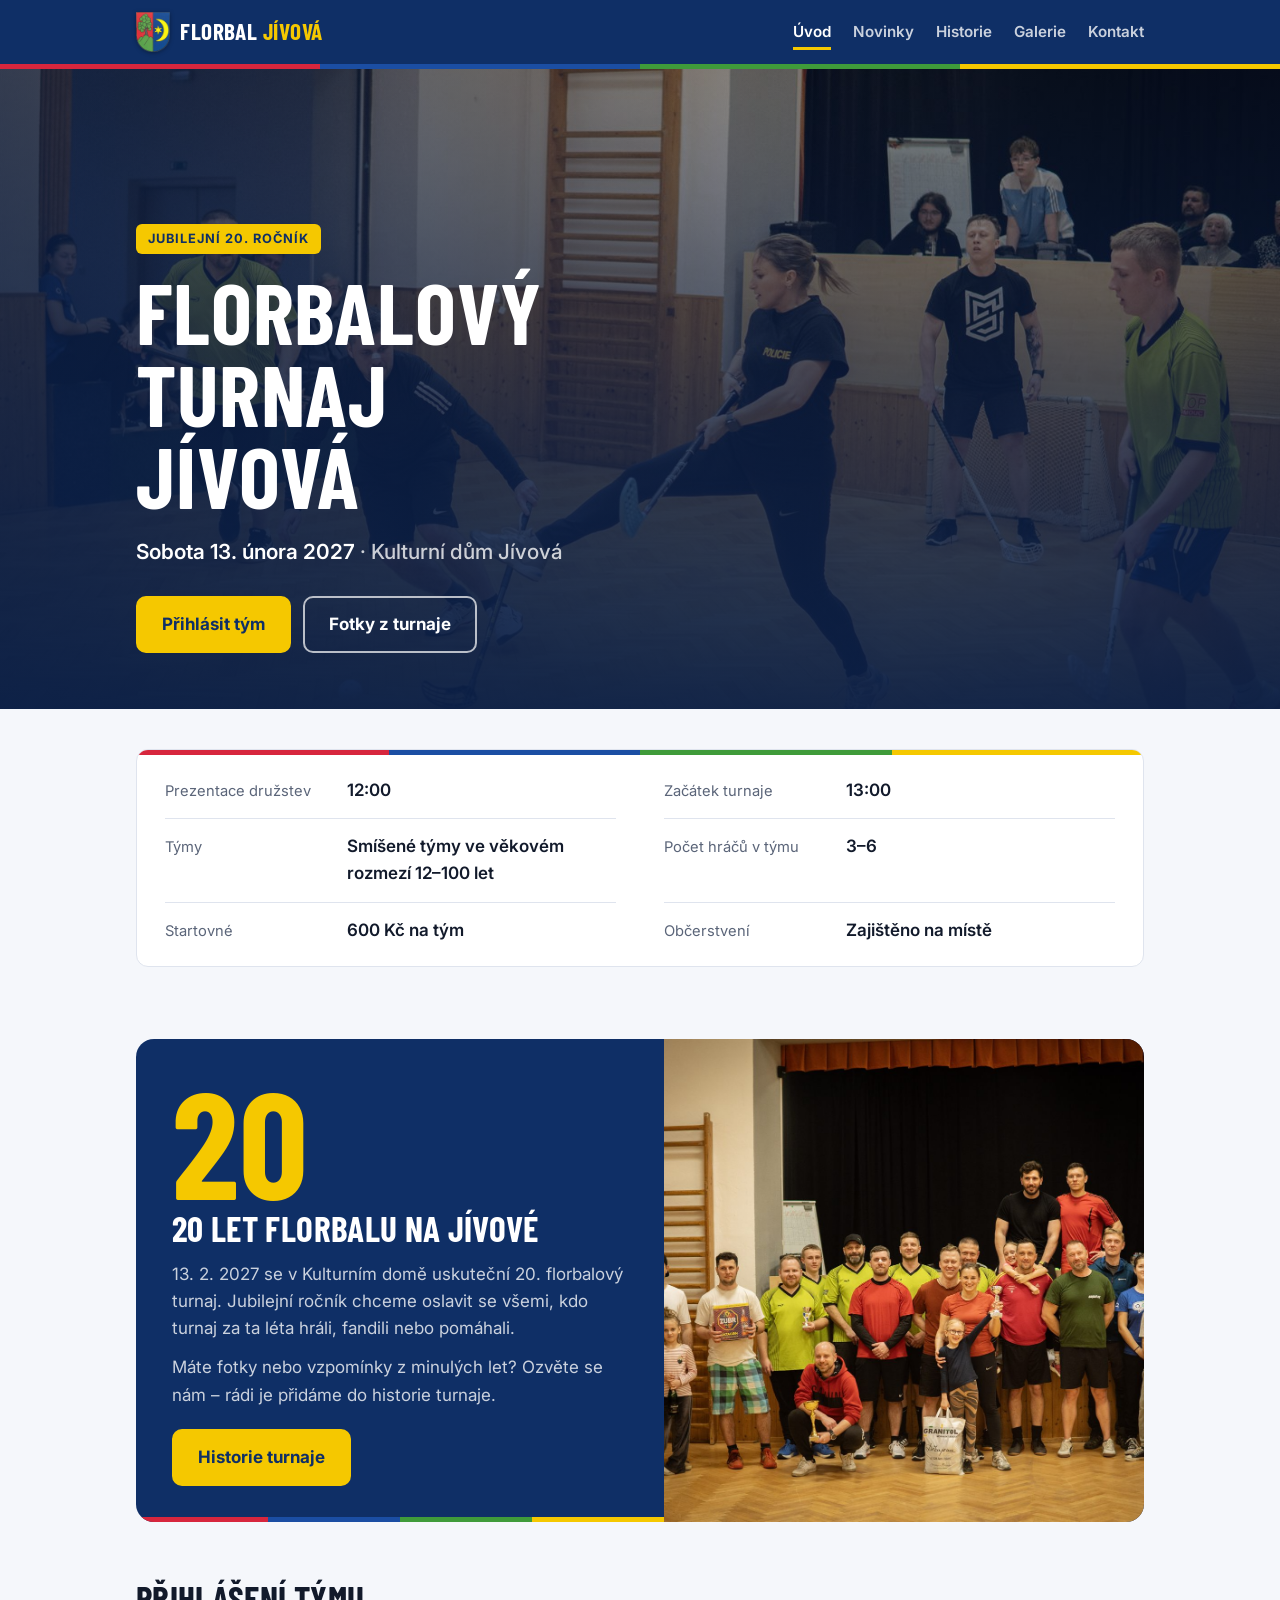
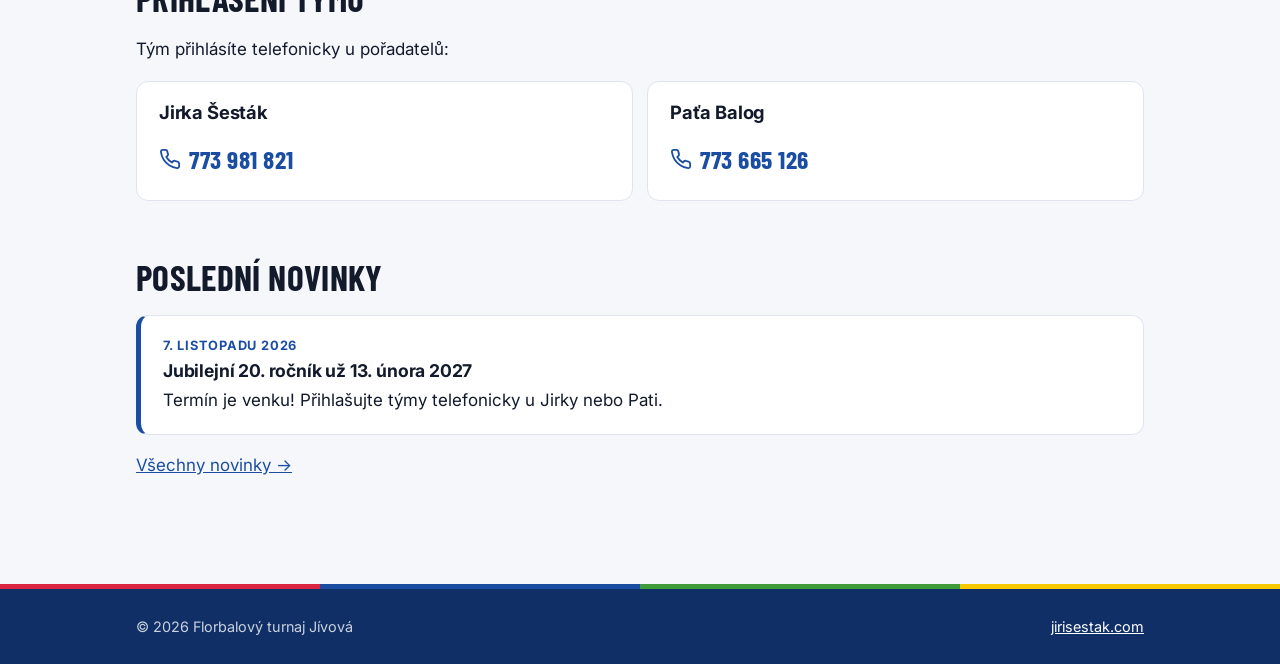
==== commit 91ecfb7b: "Coat of arms home link, single info block, jubilee text Co-Authored-By: Claude Opus 5.5 <noreply@ant" ====
--- a/index.html
+++ b/index.html
@@ -32,7 +32,7 @@
 <body>
   <header class="site-header">
     <div class="wrap">
-      <a class="logo" href="index.html">Florbal <span>Jívová</span></a>
+      <a class="logo" href="index.html" aria-label="Florbalový turnaj Jívová – úvodní stránka"><img src="img/znak-jivova.png" alt="" width="34" height="40"><span class="logo-text">Florbal <span>Jívová</span></span></a>
       <ul class="nav">
         <li><a href="index.html" aria-current="page">Úvod</a></li>
         <li><a href="novinky.html">Novinky</a></li>
@@ -59,20 +59,23 @@
     </section>
 
     <div class="wrap">
-      <dl class="facts">
-        <div class="fact"><dt>Prezentace družstev</dt><dd>12:00</dd></div>
-        <div class="fact"><dt>Začátek turnaje</dt><dd>13:00</dd></div>
-        <div class="fact"><dt>Hráčů v týmu</dt><dd>3–6</dd></div>
-        <div class="fact"><dt>Týmy</dt><dd>Smíšené<small>věk 12–100 let</small></dd></div>
-        <div class="fact"><dt>Startovné</dt><dd>600 Kč<small>na tým</small></dd></div>
-        <div class="fact"><dt>Občerstvení</dt><dd>Na místě</dd></div>
-      </dl>
+      <section class="info">
+        <div class="stripe"></div>
+        <dl>
+          <div><dt>Prezentace družstev</dt><dd>12:00</dd></div>
+          <div><dt>Začátek turnaje</dt><dd>13:00</dd></div>
+          <div><dt>Týmy</dt><dd>Smíšené týmy ve věkovém rozmezí 12–100 let</dd></div>
+          <div><dt>Počet hráčů v týmu</dt><dd>3–6</dd></div>
+          <div><dt>Startovné</dt><dd>600 Kč na tým</dd></div>
+          <div><dt>Občerstvení</dt><dd>Zajištěno na místě</dd></div>
+        </dl>
+      </section>
 
       <section class="jubilee">
         <div class="jubilee-text">
           <p class="jubilee-num">20</p>
-          <h2>Dvacet ročníků florbalu v Jívové</h2>
-          <p>V únoru 2027 se v Kulturním domě hraje už po dvacáté. Jubilejní ročník chceme oslavit se všemi, kdo turnaj za ta léta hráli, fandili nebo pomáhali.</p>
+          <h2>20 let florbalu na Jívové</h2>
+          <p>13. 2. 2027 se v Kulturním domě uskuteční 20. florbalový turnaj. Jubilejní ročník chceme oslavit se všemi, kdo turnaj za ta léta hráli, fandili nebo pomáhali.</p>
           <p>Máte fotky nebo vzpomínky z minulých let? Ozvěte se nám – rádi je přidáme do historie turnaje.</p>
           <div class="actions">
             <a class="btn" href="historie.html">Historie turnaje</a>
@@ -80,7 +83,7 @@
           <div class="stripe"></div>
         </div>
         <div class="jubilee-photo">
-          <img src="img/2026/13.jpg" alt="Společná fotka všech týmů z 19. ročníku" loading="lazy">
+          <img src="img/2026/13.jpg" alt="Společná fotka všech týmů z 19. ročníku, 2026" loading="lazy">
         </div>
       </section>
 
--- a/css/style.css
+++ b/css/style.css
@@ -92,7 +92,10 @@
   color: var(--on-dark);
   text-decoration: none;
 }
-.logo span { color: var(--yellow); }
+.logo { display: inline-flex; align-items: center; gap: 10px; }
+.logo img { height: 40px; width: auto; filter: drop-shadow(0 1px 2px rgba(0, 0, 0, 0.35)); transition: transform .15s; }
+.logo:hover img { transform: scale(1.06); }
+.logo-text span { color: var(--yellow); }
 
 .nav {
   display: flex;
@@ -257,6 +260,33 @@
   text-transform: uppercase;
 }
 .fact dd small { display: block; font-family: var(--body); text-transform: none; font-size: 0.9rem; font-weight: 500; color: var(--muted); }
+
+/* ---------- Informace o turnaji (jeden blok) ---------- */
+
+.info {
+  margin-top: 40px;
+  background: var(--surface);
+  border: 1px solid var(--line);
+  border-radius: var(--radius);
+  overflow: hidden;
+}
+.info dl { margin: 0; padding: 8px 28px; display: grid; grid-template-columns: 1fr 1fr; column-gap: 48px; }
+.info dl > div {
+  display: grid;
+  grid-template-columns: 170px 1fr;
+  gap: 12px;
+  padding: 14px 0;
+  border-bottom: 1px solid var(--line);
+  align-items: baseline;
+}
+.info dl > div:nth-last-child(-n+2) { border-bottom: 0; }
+.info dt { color: var(--muted); font-size: 0.92rem; }
+.info dd { margin: 0; font-weight: 600; }
+@media (max-width: 760px) {
+  .info dl { grid-template-columns: 1fr; padding: 4px 20px; }
+  .info dl > div:nth-last-child(2) { border-bottom: 1px solid var(--line); }
+  .info dl > div { grid-template-columns: 1fr; gap: 0; padding: 12px 0; }
+}
 
 /* ---------- 20 let ---------- */
 
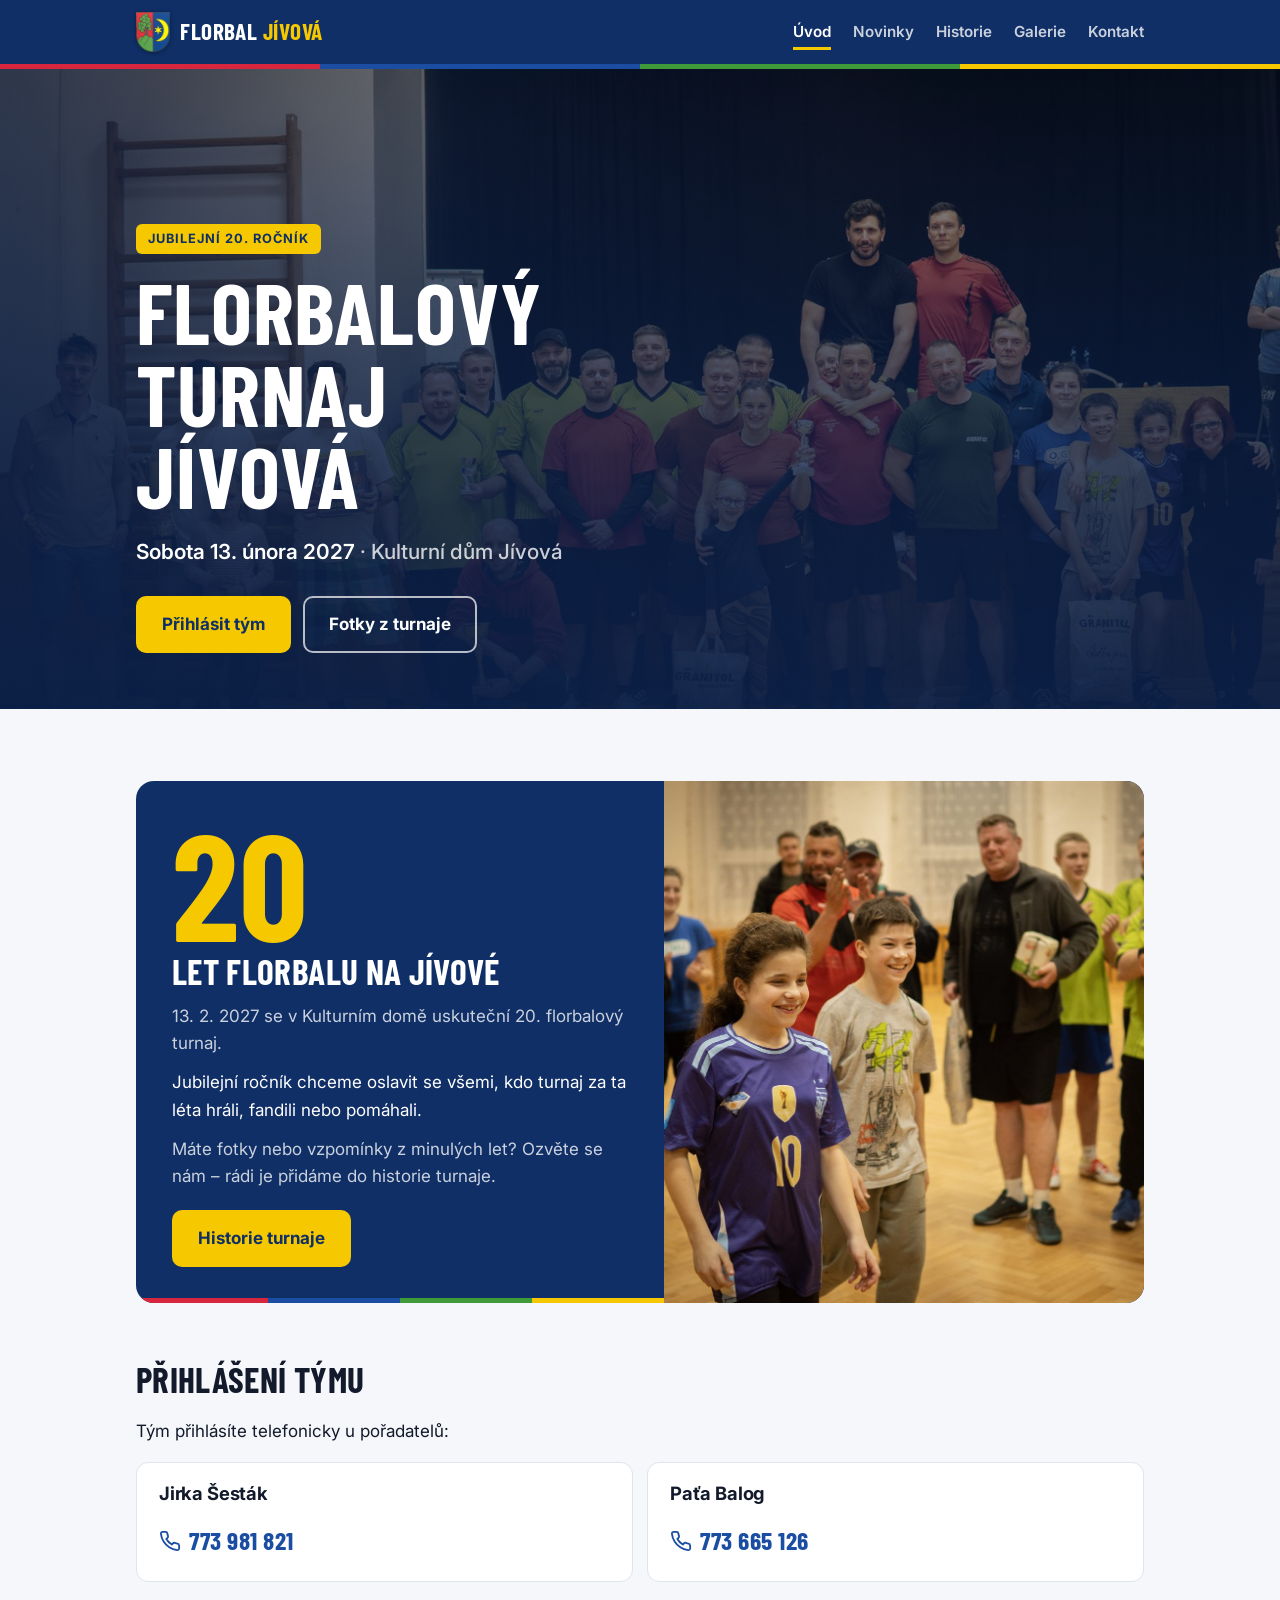
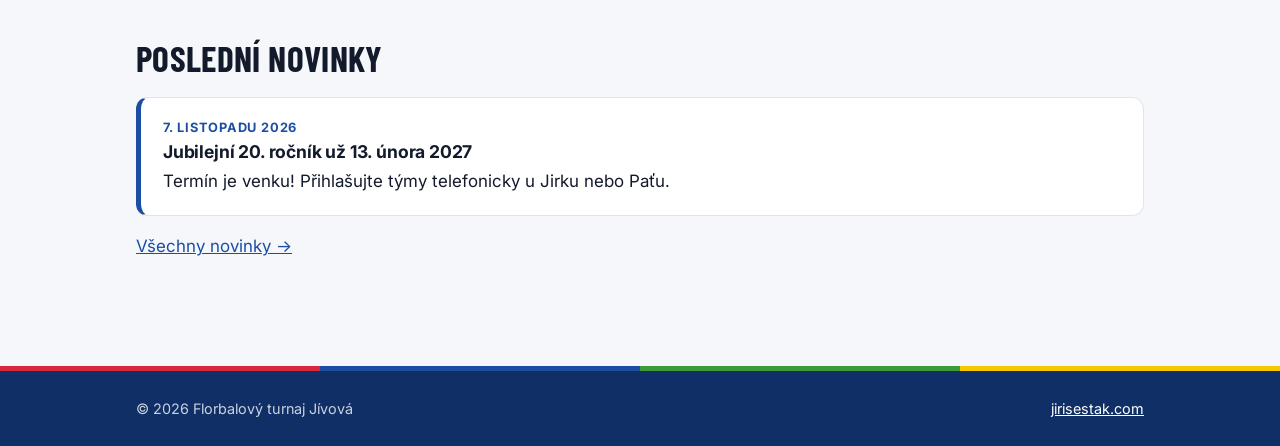
==== commit e67d2c46: "commit" ====
--- a/index.html
+++ b/index.html
@@ -19,7 +19,7 @@
       "name": "Kulturní dům Jívová",
       "address": { "@type": "PostalAddress", "addressLocality": "Jívová", "addressCountry": "CZ" }
     },
-    "image": "https://www.florbaljivova.cz/img/2026/08.jpg",
+    "image": "https://www.florbaljivova.cz/img/2026/13.jpg",
     "offers": { "@type": "Offer", "price": "600", "priceCurrency": "CZK", "description": "Startovné na tým" },
     "url": "https://www.florbaljivova.cz/"
   }
@@ -46,7 +46,7 @@
 
   <main>
     <section class="hero">
-      <img class="hero-img" src="img/2026/08.jpg" alt="" fetchpriority="high">
+      <img class="hero-img" src="img/2026/13.jpg" alt="" fetchpriority="high">
       <div class="wrap">
         <span class="eyebrow">Jubilejní 20. ročník</span>
         <h1>Florbalový turnaj Jívová</h1>
@@ -59,23 +59,11 @@
     </section>
 
     <div class="wrap">
-      <section class="info">
-        <div class="stripe"></div>
-        <dl>
-          <div><dt>Prezentace družstev</dt><dd>12:00</dd></div>
-          <div><dt>Začátek turnaje</dt><dd>13:00</dd></div>
-          <div><dt>Týmy</dt><dd>Smíšené týmy ve věkovém rozmezí 12–100 let</dd></div>
-          <div><dt>Počet hráčů v týmu</dt><dd>3–6</dd></div>
-          <div><dt>Startovné</dt><dd>600 Kč na tým</dd></div>
-          <div><dt>Občerstvení</dt><dd>Zajištěno na místě</dd></div>
-        </dl>
-      </section>
-
       <section class="jubilee">
         <div class="jubilee-text">
           <p class="jubilee-num">20</p>
-          <h2>20 let florbalu na Jívové</h2>
-          <p>13. 2. 2027 se v Kulturním domě uskuteční 20. florbalový turnaj. Jubilejní ročník chceme oslavit se všemi, kdo turnaj za ta léta hráli, fandili nebo pomáhali.</p>
+          <h2>let florbalu na Jívové</h2>
+          <p>13. 2. 2027 se v Kulturním domě uskuteční 20. florbalový turnaj. </p> Jubilejní ročník chceme oslavit se všemi, kdo turnaj za ta léta hráli, fandili nebo pomáhali.</p>
           <p>Máte fotky nebo vzpomínky z minulých let? Ozvěte se nám – rádi je přidáme do historie turnaje.</p>
           <div class="actions">
             <a class="btn" href="historie.html">Historie turnaje</a>
@@ -83,7 +71,7 @@
           <div class="stripe"></div>
         </div>
         <div class="jubilee-photo">
-          <img src="img/2026/13.jpg" alt="Společná fotka všech týmů z 19. ročníku, 2026" loading="lazy">
+          <img src="img/2026/12.jpg" alt="Společná fotka všech týmů z 19. ročníku, 2026" loading="lazy">
         </div>
       </section>
 
@@ -105,7 +93,7 @@
         <li>
           <time datetime="2026-11-07">7. listopadu 2026</time>
           <h3>Jubilejní 20. ročník už 13. února 2027</h3>
-          <p>Termín je venku! Přihlašujte týmy telefonicky u Jirky nebo Pati.</p>
+          <p>Termín je venku! Přihlašujte týmy telefonicky u Jirku nebo Paťu.</p>
         </li>
       </ul>
       <p><a href="novinky.html">Všechny novinky →</a></p>
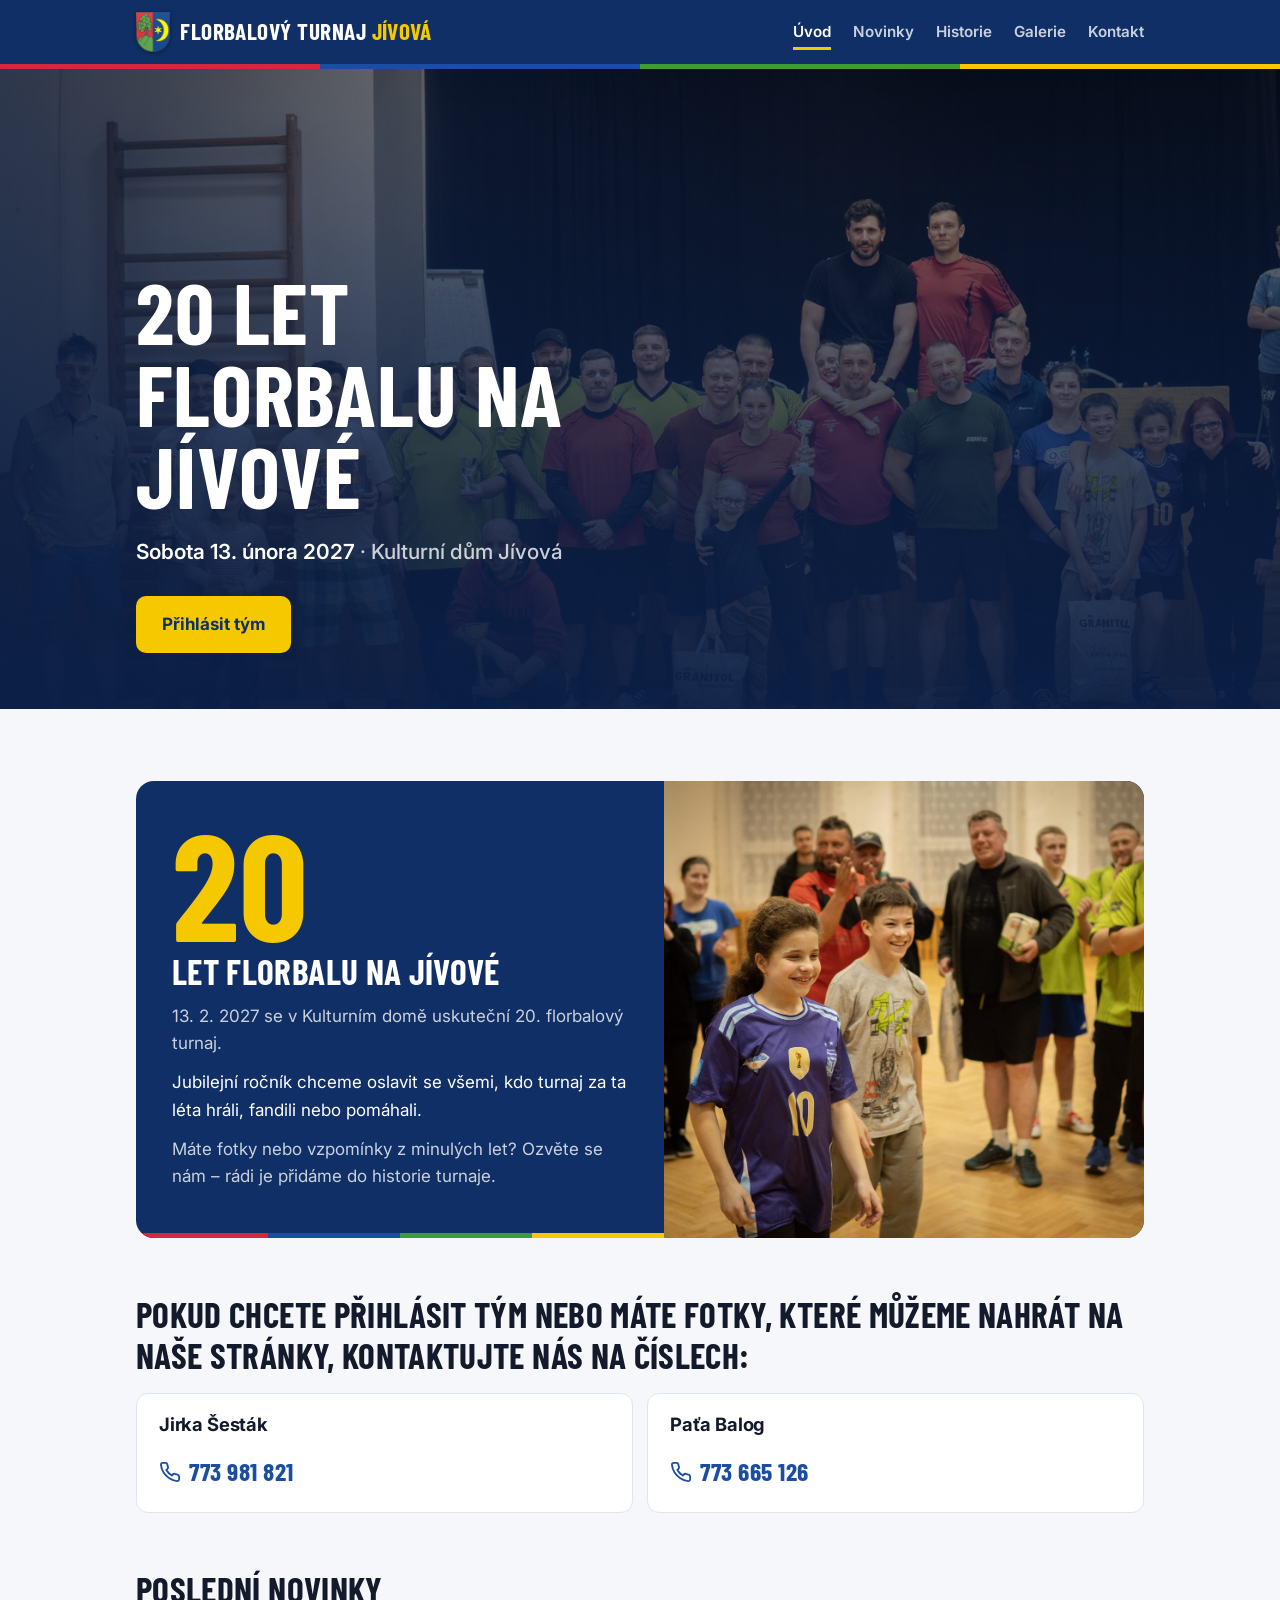
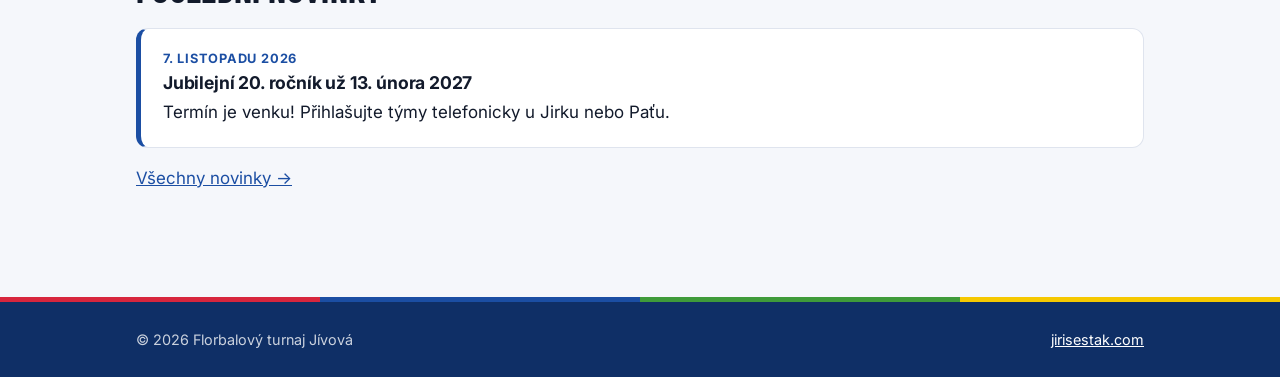
==== commit fd765ac6: "zmeny" ====
--- a/index.html
+++ b/index.html
@@ -32,7 +32,7 @@
 <body>
   <header class="site-header">
     <div class="wrap">
-      <a class="logo" href="index.html" aria-label="Florbalový turnaj Jívová – úvodní stránka"><img src="img/znak-jivova.png" alt="" width="34" height="40"><span class="logo-text">Florbal <span>Jívová</span></span></a>
+      <a class="logo" href="index.html" aria-label="Florbalový turnaj Jívová – úvodní stránka"><img src="img/znak-jivova.png" alt="" width="34" height="40"><span class="logo-text">Florbalový turnaj <span>Jívová</span></span></a>
       <ul class="nav">
         <li><a href="index.html" aria-current="page">Úvod</a></li>
         <li><a href="novinky.html">Novinky</a></li>
@@ -48,13 +48,10 @@
     <section class="hero">
       <img class="hero-img" src="img/2026/13.jpg" alt="" fetchpriority="high">
       <div class="wrap">
-        <span class="eyebrow">Jubilejní 20. ročník</span>
-        <h1>Florbalový turnaj Jívová</h1>
+        <h1>20 let florbalu na Jívové</h1>
         <p class="meta">Sobota 13. února 2027 <span>· Kulturní dům Jívová</span></p>
         <div class="actions">
           <a class="btn" href="#prihlaseni">Přihlásit tým</a>
-          <a class="btn btn-ghost" href="galerie.html">Fotky z turnaje</a>
-        </div>
       </div>
     </section>
 
@@ -65,18 +62,14 @@
           <h2>let florbalu na Jívové</h2>
           <p>13. 2. 2027 se v Kulturním domě uskuteční 20. florbalový turnaj. </p> Jubilejní ročník chceme oslavit se všemi, kdo turnaj za ta léta hráli, fandili nebo pomáhali.</p>
           <p>Máte fotky nebo vzpomínky z minulých let? Ozvěte se nám – rádi je přidáme do historie turnaje.</p>
-          <div class="actions">
-            <a class="btn" href="historie.html">Historie turnaje</a>
-          </div>
           <div class="stripe"></div>
         </div>
         <div class="jubilee-photo">
-          <img src="img/2026/12.jpg" alt="Společná fotka všech týmů z 19. ročníku, 2026" loading="lazy">
+          <img src="img/2026/12.jpg" loading="lazy">
         </div>
       </section>
 
-      <h2 id="prihlaseni">Přihlášení týmu</h2>
-      <p>Tým přihlásíte telefonicky u pořadatelů:</p>
+      <h2 id="prihlaseni">Pokud chcete přihlásit tým nebo máte fotky, které můžeme nahrát na naše stránky, kontaktujte nás na číslech:</h2>
       <div class="contact-grid">
         <div class="card">
           <h3>Jirka Šesták</h3>
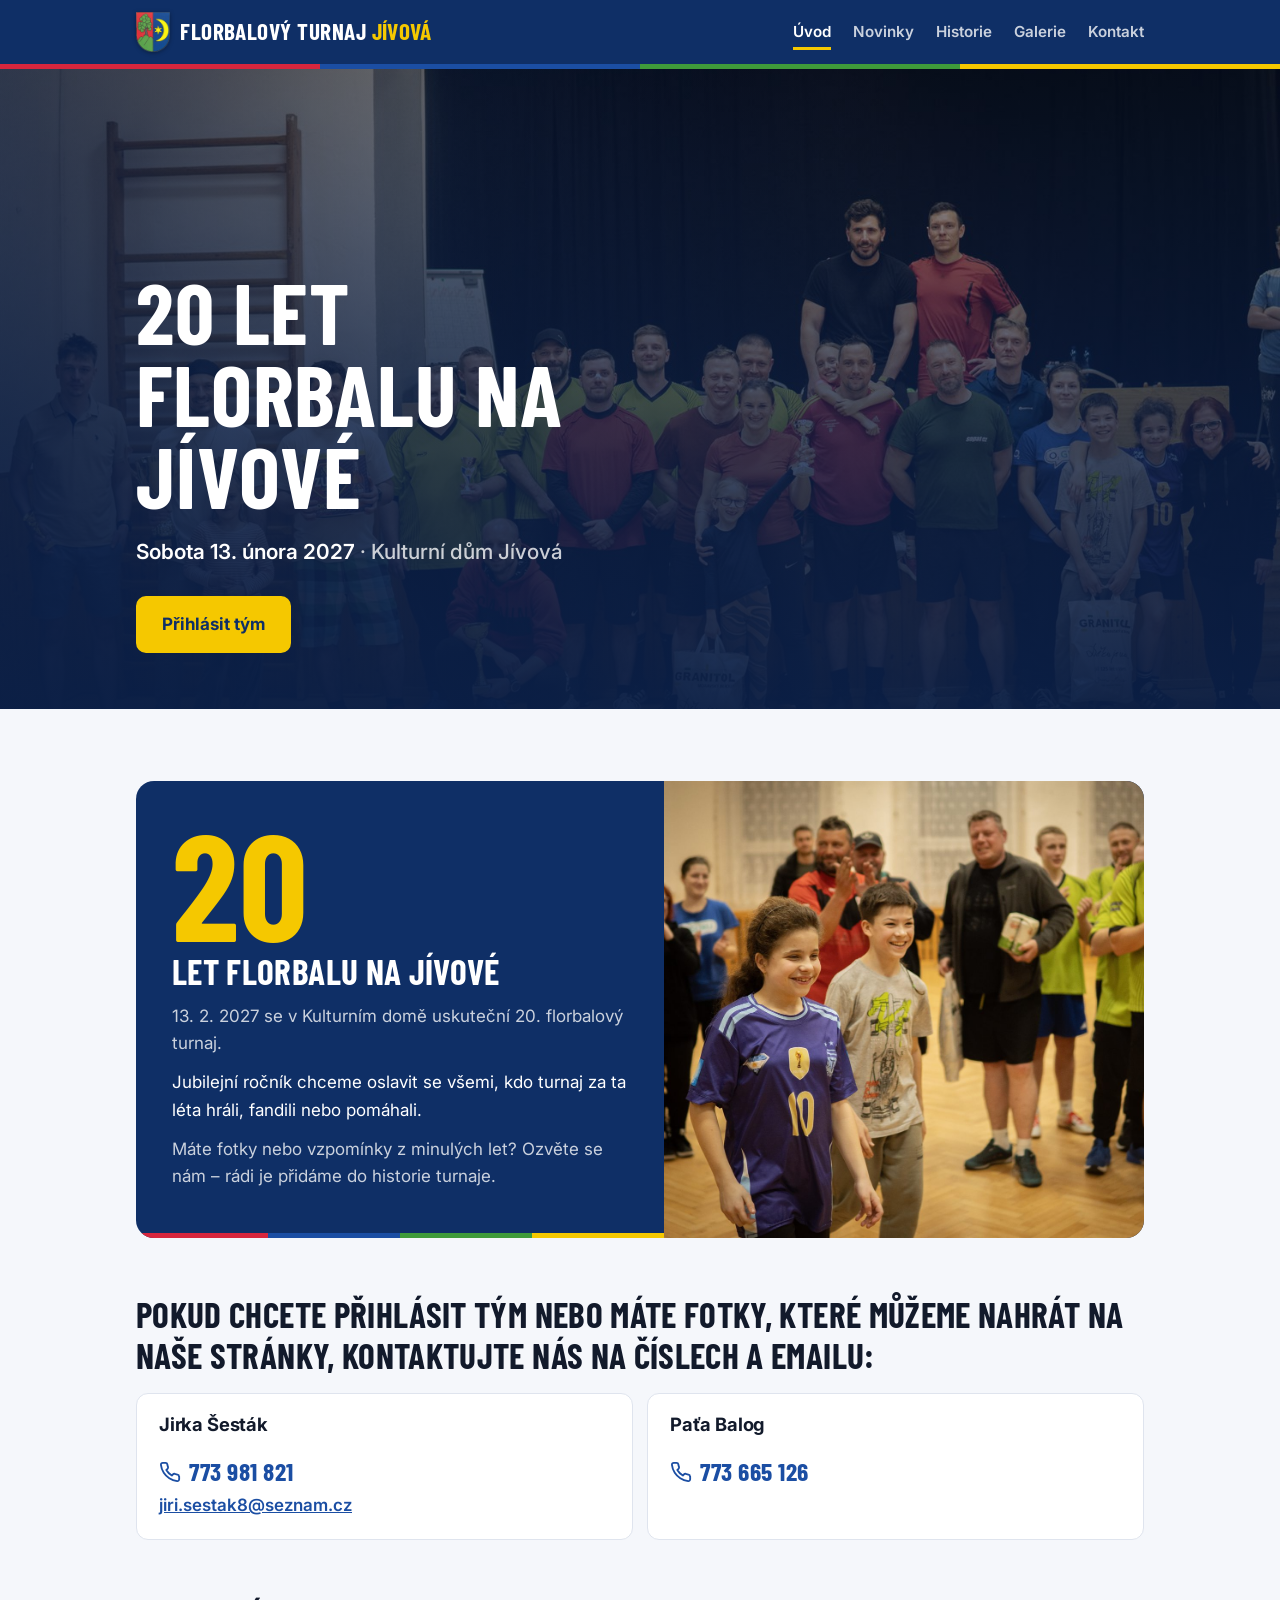
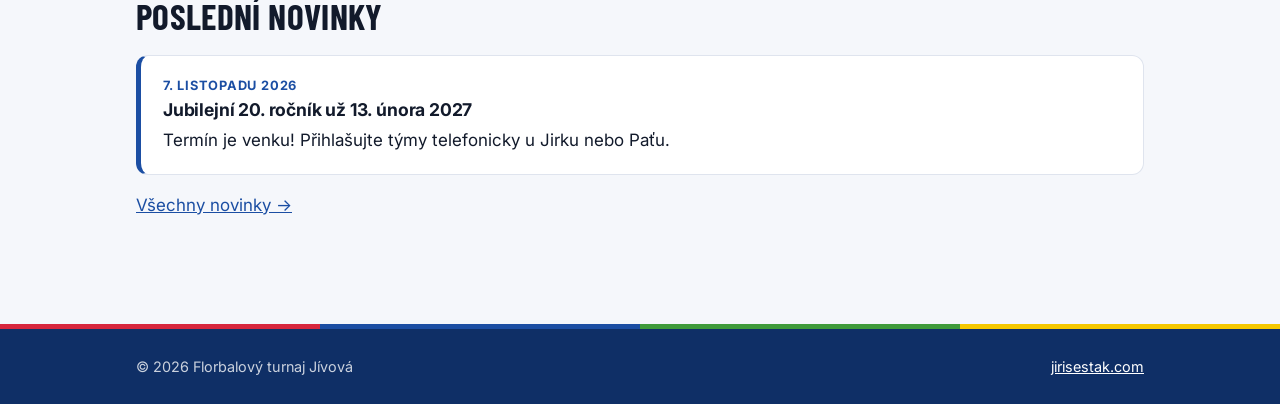
==== commit 2c6a3727: "zmeny" ====
--- a/index.html
+++ b/index.html
@@ -69,11 +69,13 @@
         </div>
       </section>
 
-      <h2 id="prihlaseni">Pokud chcete přihlásit tým nebo máte fotky, které můžeme nahrát na naše stránky, kontaktujte nás na číslech:</h2>
+      <h2 id="prihlaseni">Pokud chcete přihlásit tým nebo máte fotky, které můžeme nahrát na naše stránky, kontaktujte nás na číslech a emailu:</h2>
       <div class="contact-grid">
         <div class="card">
           <h3>Jirka Šesták</h3>
           <a class="phone" href="tel:+420773981821"><svg viewBox="0 0 24 24" fill="none" stroke="currentColor" stroke-width="2" stroke-linecap="round" stroke-linejoin="round" aria-hidden="true"><path d="M22 16.9v3a2 2 0 0 1-2.2 2 19.8 19.8 0 0 1-8.6-3.1 19.5 19.5 0 0 1-6-6A19.8 19.8 0 0 1 2.1 4.2 2 2 0 0 1 4.1 2h3a2 2 0 0 1 2 1.7c.1.9.4 1.8.7 2.7a2 2 0 0 1-.5 2.1L8 9.8a16 16 0 0 0 6 6l1.3-1.3a2 2 0 0 1 2.1-.4c.9.3 1.8.6 2.7.7a2 2 0 0 1 1.7 2z"/></svg>773 981 821</a>
+          <br>
+          <a class="email" href="mailto:jiri.sestak8@seznam.cz">jiri.sestak8@seznam.cz</a>
         </div>
         <div class="card">
           <h3>Paťa Balog</h3>
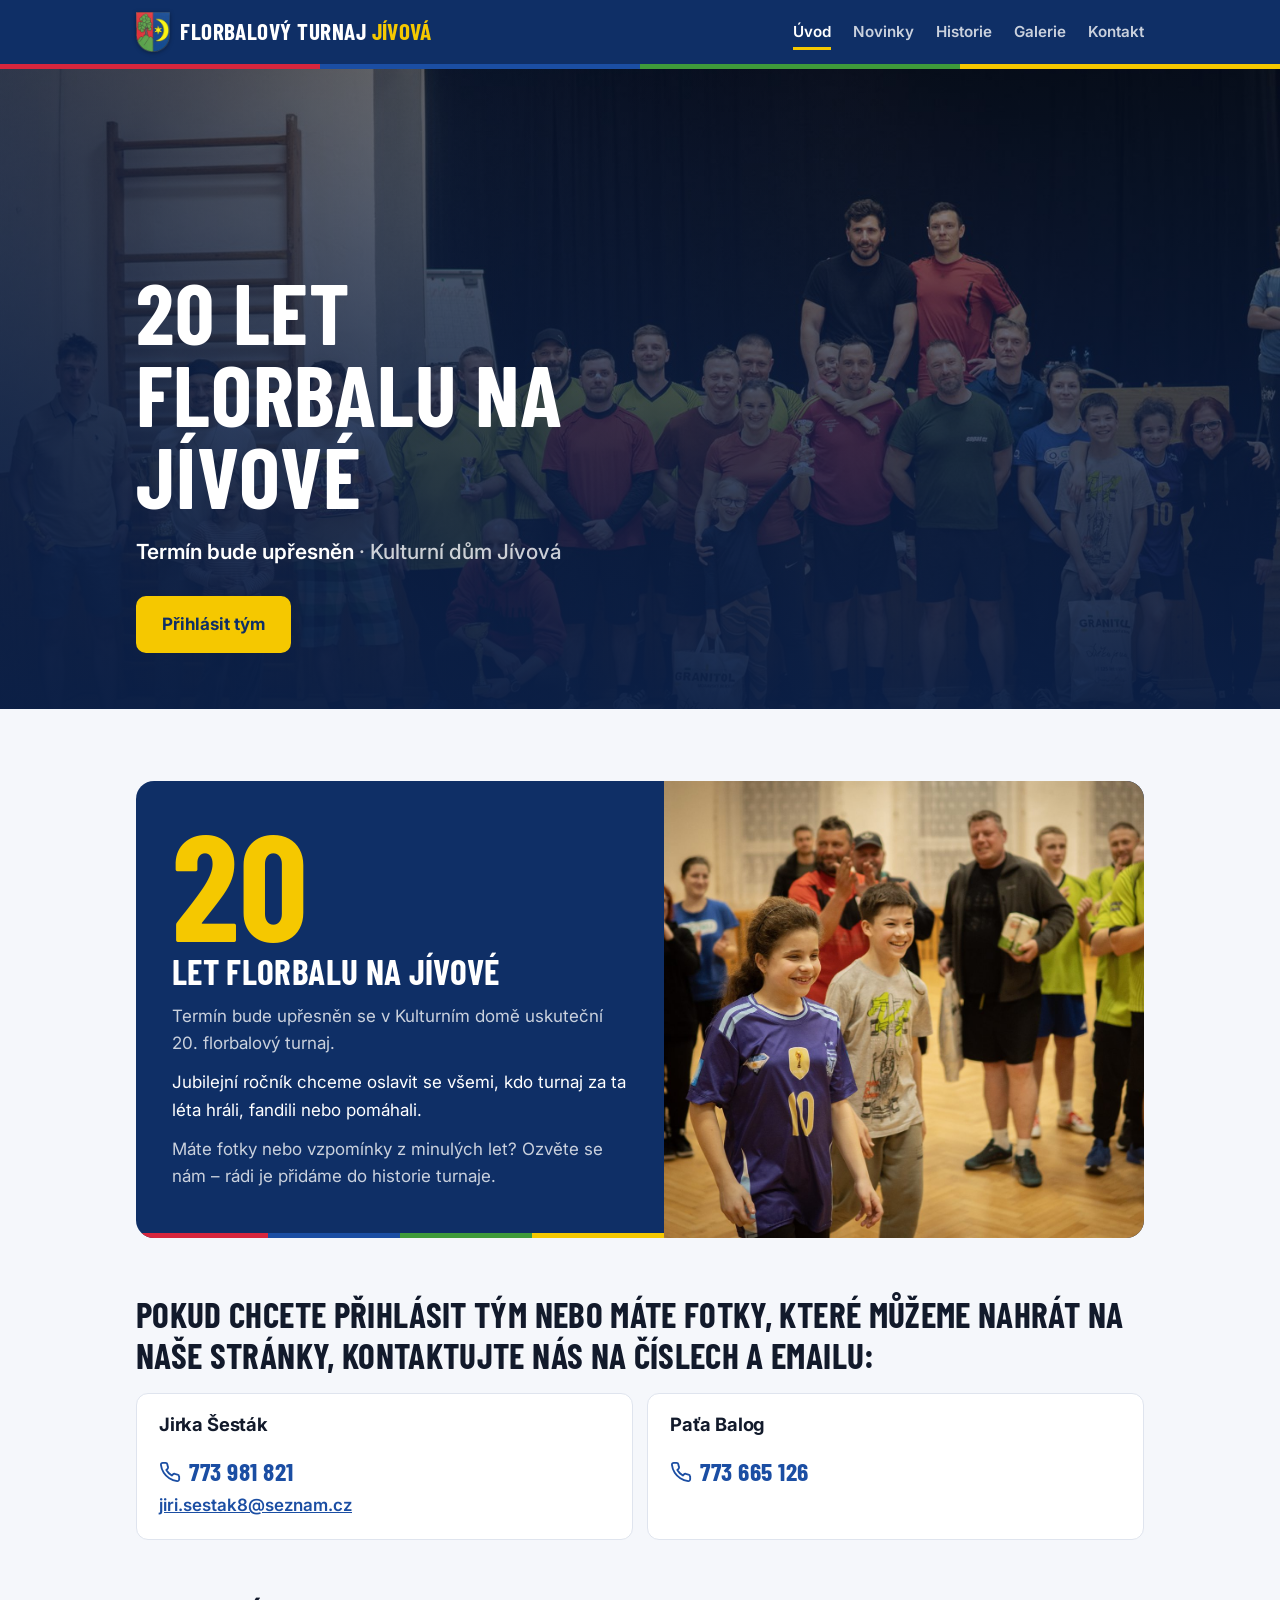
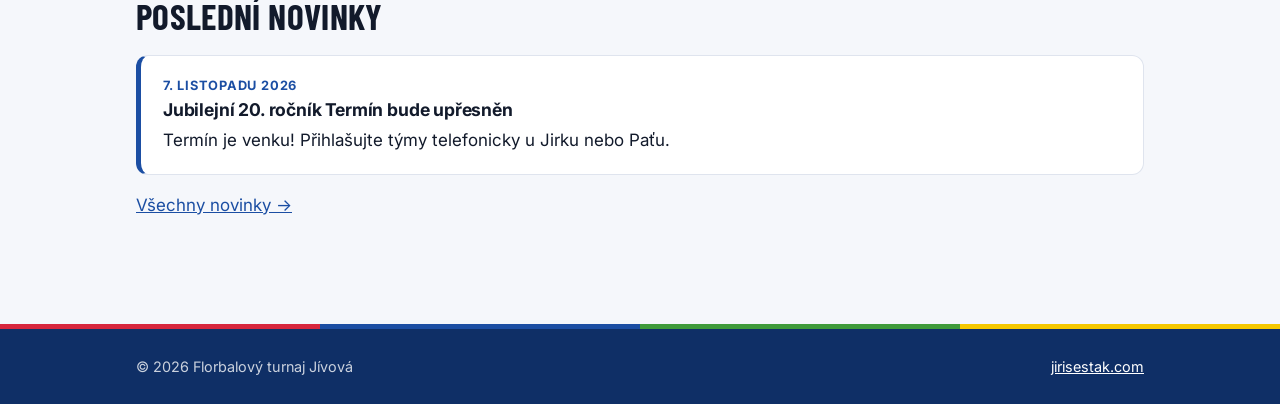
==== commit 597719c6: "Update event date to "Termín bude upřesněn" in multiple HTML files" ====
--- a/index.html
+++ b/index.html
@@ -49,7 +49,7 @@
       <img class="hero-img" src="img/2026/13.jpg" alt="" fetchpriority="high">
       <div class="wrap">
         <h1>20 let florbalu na Jívové</h1>
-        <p class="meta">Sobota 13. února 2027 <span>· Kulturní dům Jívová</span></p>
+        <p class="meta">Termín bude upřesněn <span>· Kulturní dům Jívová</span></p>
         <div class="actions">
           <a class="btn" href="#prihlaseni">Přihlásit tým</a>
       </div>
@@ -60,7 +60,7 @@
         <div class="jubilee-text">
           <p class="jubilee-num">20</p>
           <h2>let florbalu na Jívové</h2>
-          <p>13. 2. 2027 se v Kulturním domě uskuteční 20. florbalový turnaj. </p> Jubilejní ročník chceme oslavit se všemi, kdo turnaj za ta léta hráli, fandili nebo pomáhali.</p>
+          <p>Termín bude upřesněn se v Kulturním domě uskuteční 20. florbalový turnaj. </p> Jubilejní ročník chceme oslavit se všemi, kdo turnaj za ta léta hráli, fandili nebo pomáhali.</p>
           <p>Máte fotky nebo vzpomínky z minulých let? Ozvěte se nám – rádi je přidáme do historie turnaje.</p>
           <div class="stripe"></div>
         </div>
@@ -87,7 +87,7 @@
       <ul class="news">
         <li>
           <time datetime="2026-11-07">7. listopadu 2026</time>
-          <h3>Jubilejní 20. ročník už 13. února 2027</h3>
+          <h3>Jubilejní 20. ročník Termín bude upřesněn </h3>
           <p>Termín je venku! Přihlašujte týmy telefonicky u Jirku nebo Paťu.</p>
         </li>
       </ul>
